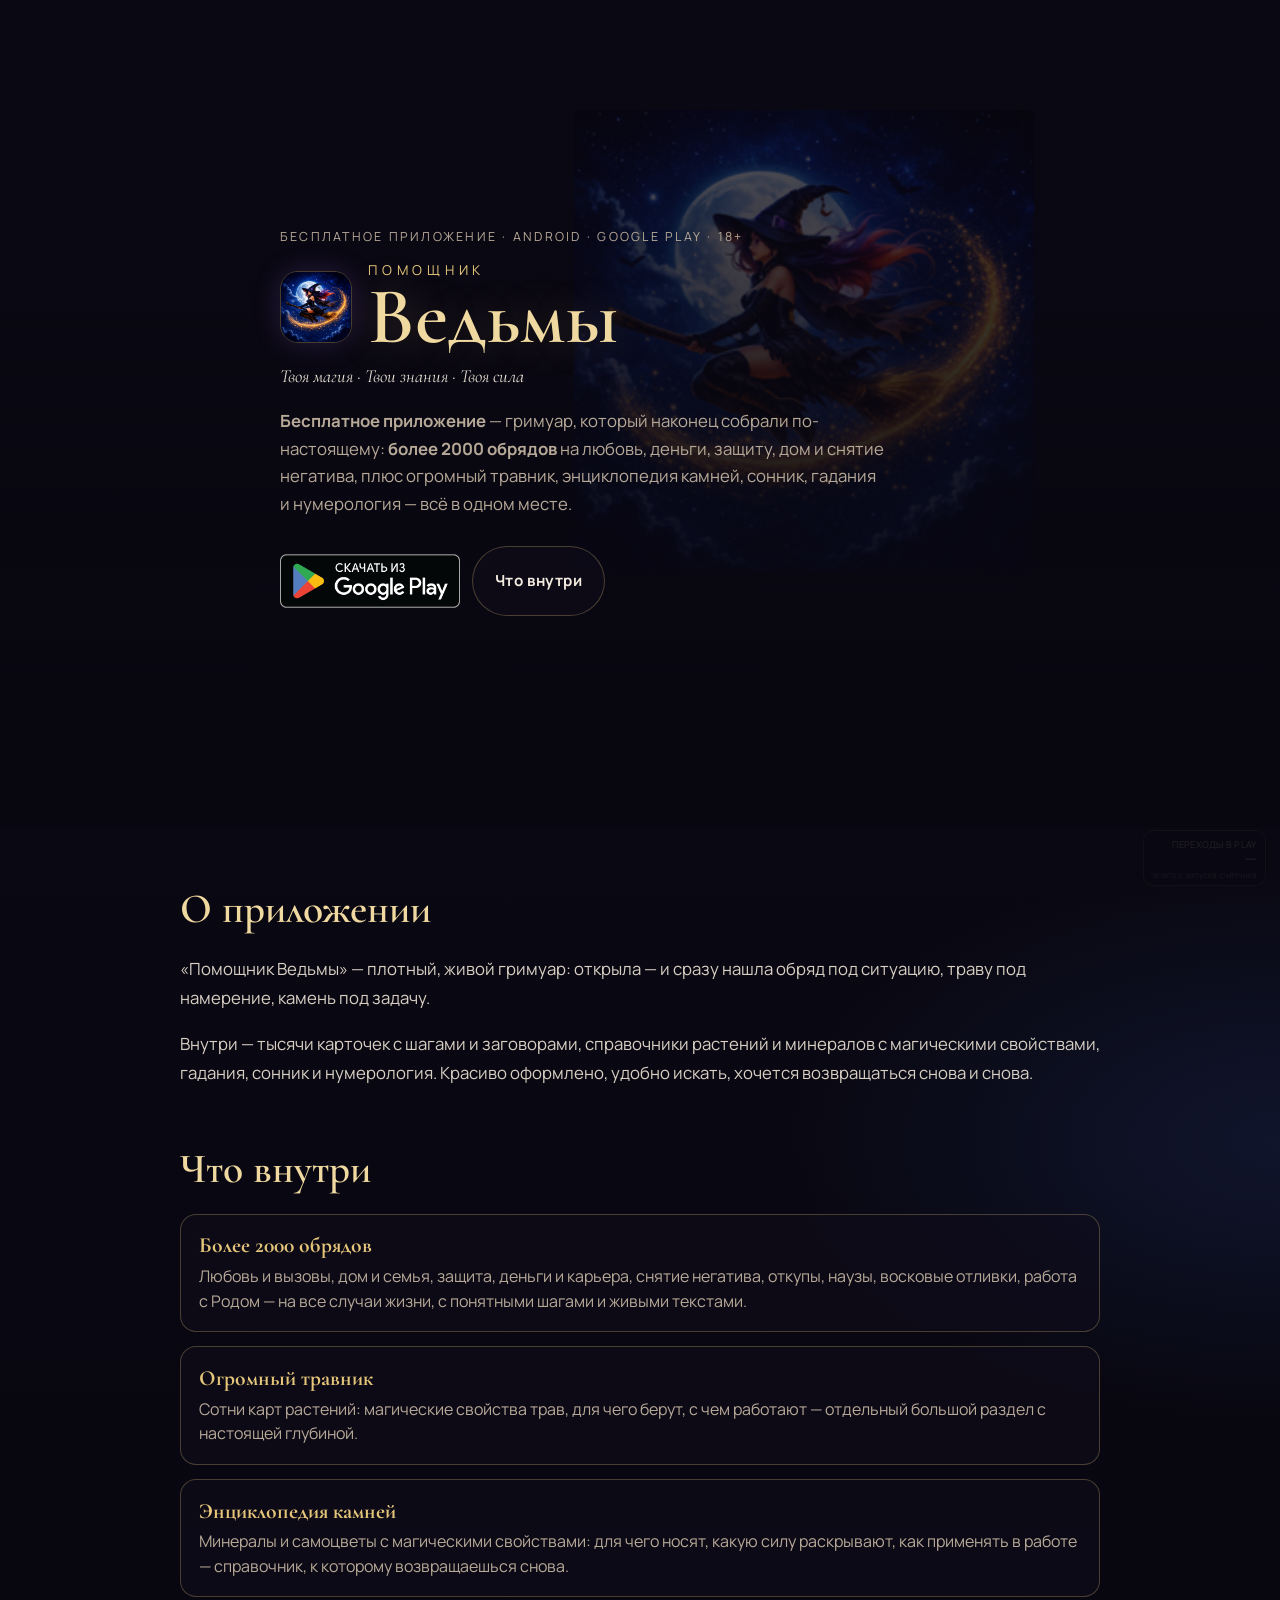
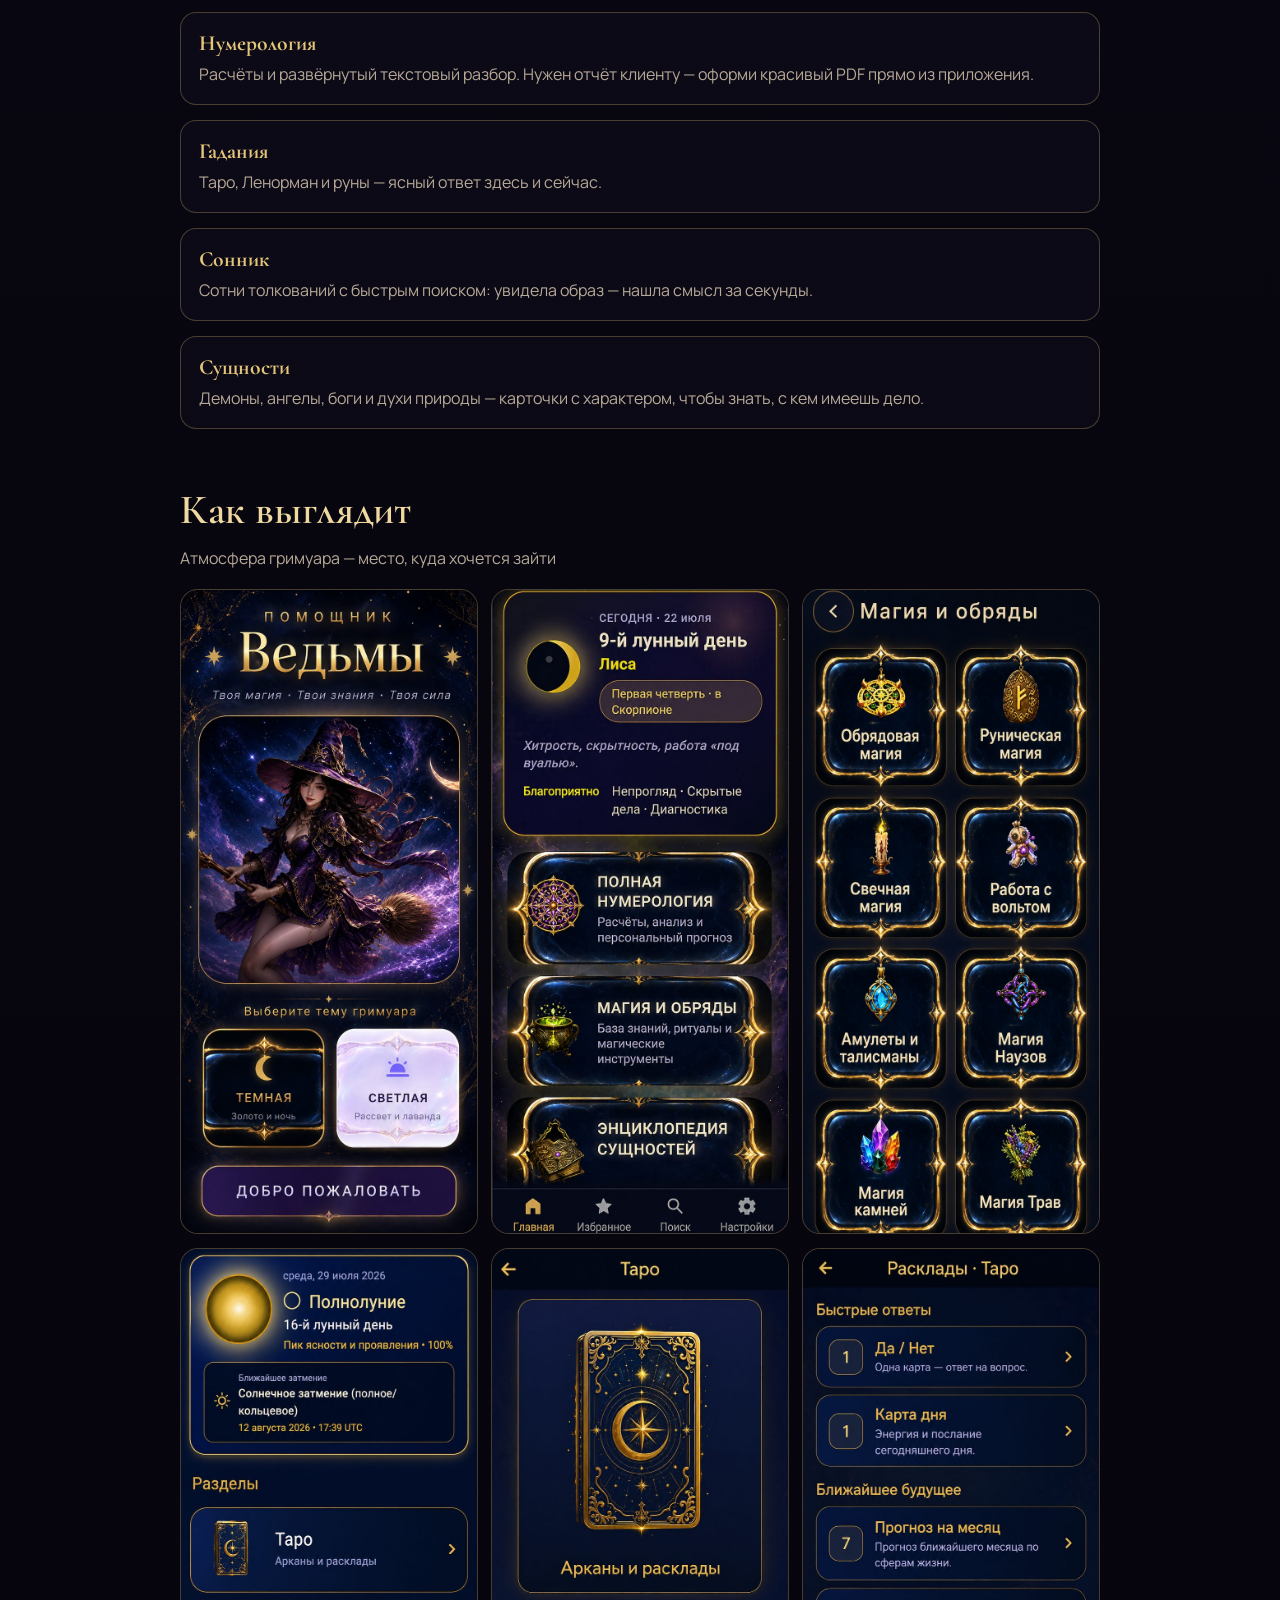
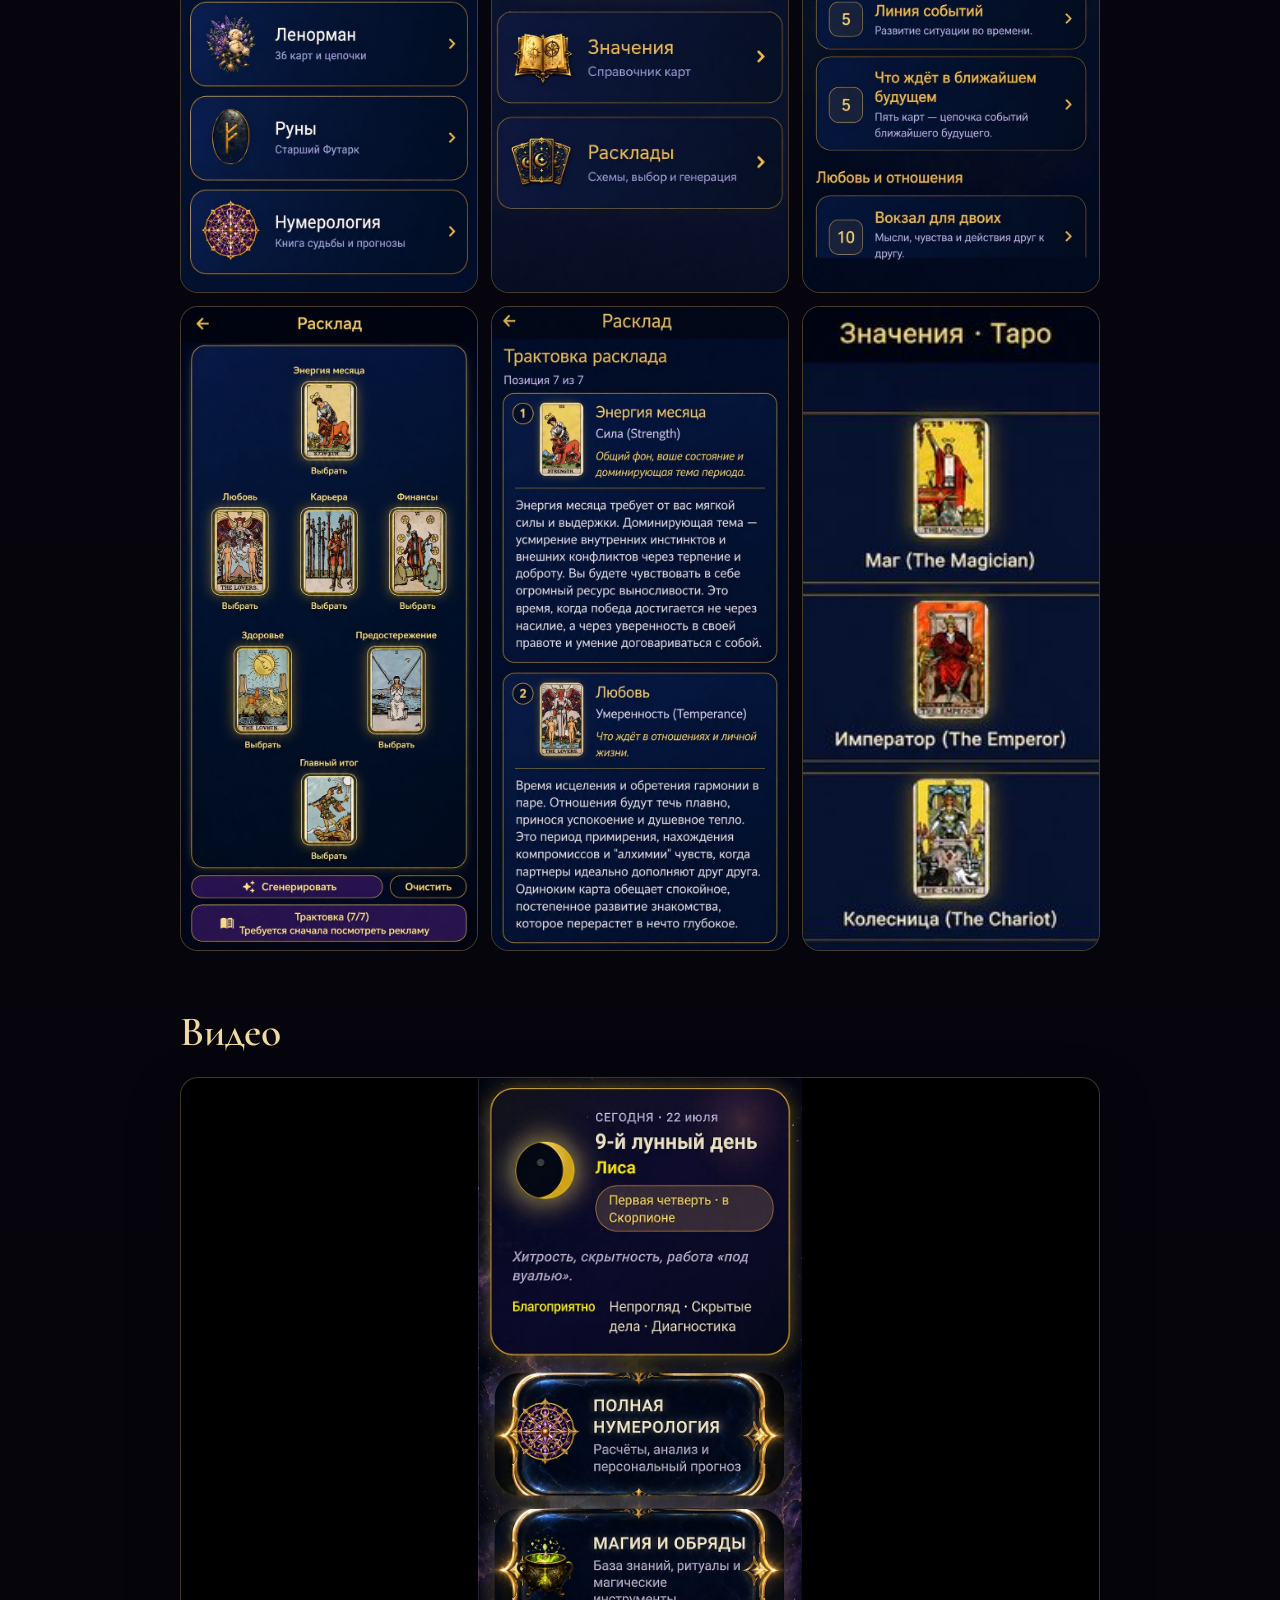
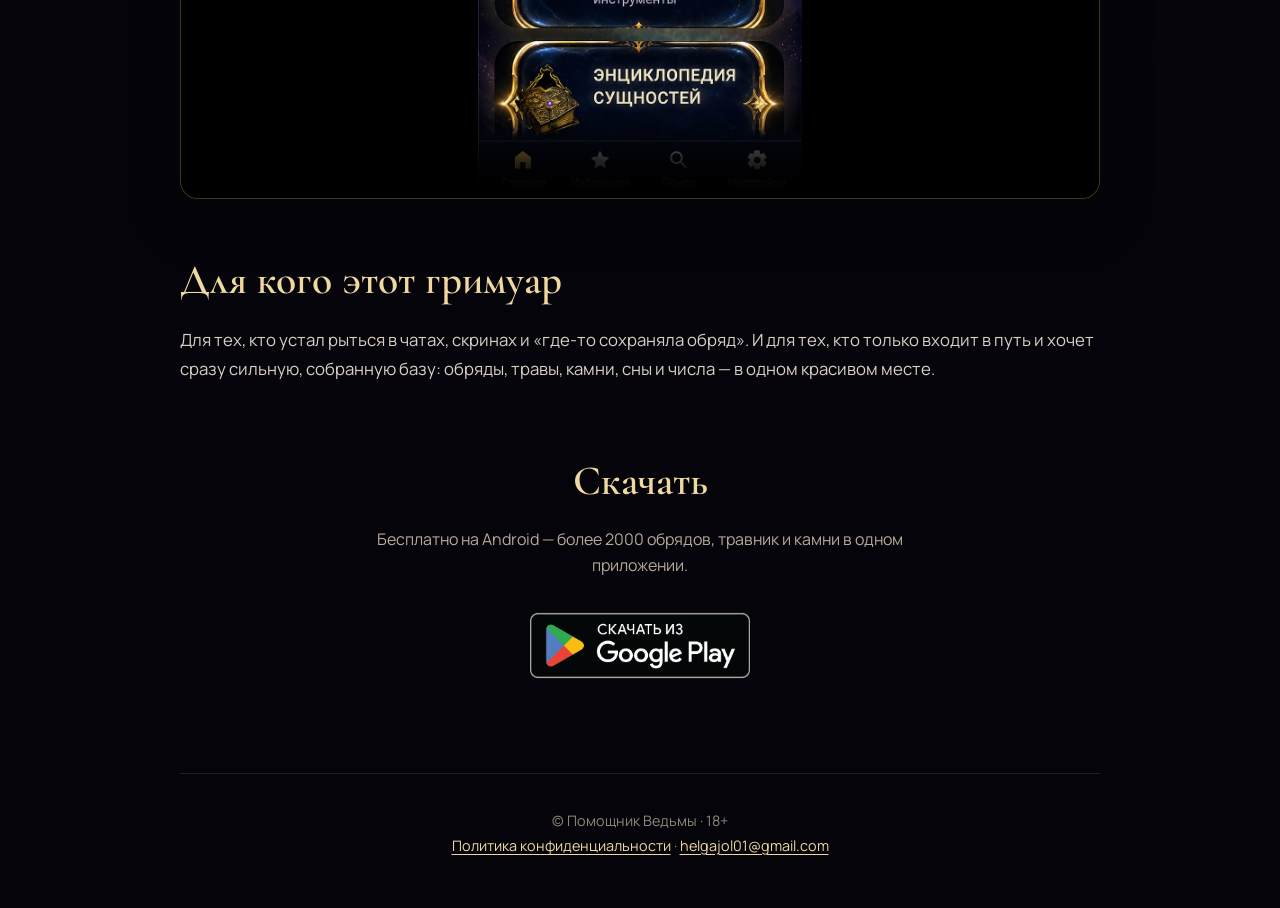
==== index.html @ b3b8fe31 "Use official Google Play badge on landing CTAs. Co-authored-by: Cursor <cursoragent@cursor.com>" ====
<!DOCTYPE html>
<html lang="ru">
<head>
  <meta charset="UTF-8" />
  <meta name="viewport" content="width=device-width, initial-scale=1" />
  <title>Помощник Ведьмы — более 2000 обрядов, травник, камни, сонник</title>
  <meta name="description" content="Бесплатное приложение «Помощник Ведьмы»: более 2000 обрядов, огромный травник, энциклопедия камней, нумерология, гадания и сонник. Google Play · 18+." />
  <meta property="og:title" content="Помощник Ведьмы" />
  <meta property="og:description" content="Бесплатное приложение: более 2000 обрядов, травник, энциклопедия камней, сонник и гадания." />
  <meta property="og:image" content="assets/icon.png" />
  <meta property="og:type" content="website" />
  <link rel="icon" type="image/png" href="assets/icon.png" />
  <link rel="preconnect" href="https://fonts.googleapis.com" />
  <link rel="preconnect" href="https://fonts.gstatic.com" crossorigin />
  <link href="https://fonts.googleapis.com/css2?family=Cormorant+Garamond:ital,wght@0,500;0,600;0,700;1,500&family=Manrope:wght@400;500;600;700&display=swap" rel="stylesheet" />
  <link rel="stylesheet" href="styles.css" />
</head>
<body>
  <header class="hero">
    <div class="hero__veil"></div>
    <div class="hero__inner">
      <p class="eyebrow">Бесплатное приложение · Android · Google Play · 18+</p>
      <div class="brand">
        <img class="brand__icon" src="assets/icon.png" width="88" height="88" alt="Иконка приложения Помощник Ведьмы" />
        <div>
          <p class="brand__small">ПОМОЩНИК</p>
          <h1>Ведьмы</h1>
        </div>
      </div>
      <p class="tagline">Твоя магия · Твои знания · Твоя сила</p>
      <p class="lead">
        <strong>Бесплатное приложение</strong> — гримуар, который наконец собрали
        по-настоящему: <strong>более 2000&nbsp;обрядов</strong> на любовь, деньги,
        защиту, дом и снятие негатива, плюс огромный травник, энциклопедия камней,
        сонник, гадания и нумерология — всё в одном месте.
      </p>
      <div class="cta-row">
        <a
          class="btn-play js-play-hit"
          href="https://play.google.com/store/apps/details?id=ru.witchhelper.app"
          rel="noopener noreferrer"
          target="_blank"
        >
          <img
            class="btn-play__badge"
            src="assets/google-play-badge.png"
            alt="Доступно в Google Play"
            width="180"
            height="70"
          />
        </a>
        <a class="btn btn--ghost" href="#about">Что внутри</a>
      </div>
    </div>
  </header>

  <main>
    <section id="about" class="section">
      <h2>О приложении</h2>
      <div class="prose">
        <p>
          «Помощник Ведьмы» — плотный, живой гримуар: открыла — и сразу нашла
          обряд под ситуацию, траву под намерение, камень под задачу.
        </p>
        <p>
          Внутри — тысячи карточек с шагами и заговорами, справочники растений
          и минералов с магическими свойствами, гадания, сонник и нумерология.
          Красиво оформлено, удобно искать, хочется возвращаться снова и снова.
        </p>
      </div>
    </section>

    <section class="section section--tight">
      <h2>Что внутри</h2>
      <ul class="features">
        <li>
          <strong>Более 2000 обрядов</strong>
          <span>Любовь и вызовы, дом и семья, защита, деньги и карьера, снятие негатива, откупы, наузы, восковые отливки, работа с Родом — на все случаи жизни, с понятными шагами и живыми текстами.</span>
        </li>
        <li>
          <strong>Огромный травник</strong>
          <span>Сотни карт растений: магические свойства трав, для чего берут, с чем работают — отдельный большой раздел с настоящей глубиной.</span>
        </li>
        <li>
          <strong>Энциклопедия камней</strong>
          <span>Минералы и самоцветы с магическими свойствами: для чего носят, какую силу раскрывают, как применять в работе — справочник, к которому возвращаешься снова.</span>
        </li>
        <li>
          <strong>Нумерология</strong>
          <span>Расчёты и развёрнутый текстовый разбор. Нужен отчёт клиенту — оформи красивый PDF прямо из приложения.</span>
        </li>
        <li>
          <strong>Гадания</strong>
          <span>Таро, Ленорман и руны — ясный ответ здесь и сейчас.</span>
        </li>
        <li>
          <strong>Сонник</strong>
          <span>Сотни толкований с быстрым поиском: увидела образ — нашла смысл за секунды.</span>
        </li>
        <li>
          <strong>Сущности</strong>
          <span>Демоны, ангелы, боги и духи природы — карточки с характером, чтобы знать, с кем имеешь дело.</span>
        </li>
      </ul>
    </section>

    <section class="section">
      <h2>Как выглядит</h2>
      <p class="section__hint">Атмосфера гримуара — место, куда хочется зайти</p>
      <div class="shots" aria-label="Скриншоты">
        <img src="assets/screen_1.jpg" alt="Экран выбора темы гримуара" loading="lazy" />
        <img src="assets/screen_2.jpg" alt="Главное меню приложения" loading="lazy" />
        <img src="assets/screen_3.jpg" alt="Раздел нумерологии" loading="lazy" />
        <img src="assets/screen_4.jpg" alt="Раздел магии и обрядов" loading="lazy" />
        <img src="assets/screen_5.jpg" alt="Гадания" loading="lazy" />
        <img src="assets/screen_6.jpg" alt="Сонник" loading="lazy" />
        <img src="assets/screen_7.jpg" alt="Раздел сущностей" loading="lazy" />
        <img src="assets/screen_8.jpg" alt="Карточка обряда" loading="lazy" />
        <img src="assets/screen_9.jpg" alt="Дополнительный экран приложения" loading="lazy" />
      </div>
    </section>

    <section class="section">
      <h2>Видео</h2>
      <div class="video-wrap">
        <video controls playsinline preload="metadata" poster="assets/screen_2.jpg">
          <source src="assets/promo.mp4" type="video/mp4" />
          Ваш браузер не воспроизводит видео.
        </video>
      </div>
    </section>

    <section class="section">
      <h2>Для кого этот гримуар</h2>
      <div class="prose">
        <p>
          Для тех, кто устал рыться в чатах, скринах и «где-то сохраняла обряд».
          И для тех, кто только входит в путь и хочет сразу сильную, собранную
          базу: обряды, травы, камни, сны и числа — в одном красивом месте.
        </p>
      </div>
    </section>

    <section id="download" class="section download">
      <h2>Скачать</h2>
      <p class="download__text">
        Бесплатно на Android — более 2000 обрядов, травник и камни в одном приложении.
      </p>
      <a
        id="play-store-link"
        class="btn-play btn-play--lg js-play-hit"
        href="https://play.google.com/store/apps/details?id=ru.witchhelper.app"
        rel="noopener noreferrer"
        target="_blank"
      >
        <img
          class="btn-play__badge"
          src="assets/google-play-badge.png"
          alt="Доступно в Google Play"
          width="220"
          height="85"
        />
      </a>
    </section>
  </main>

  <footer class="footer">
    <p>© Помощник Ведьмы · 18+</p>
    <p>
      <a href="https://docs.google.com/document/d/1NkcJ-3PF3eeLgOqQGhGeEhOhobeM3yq1e_YCZ3eQYtI/edit?usp=sharing" target="_blank" rel="noopener noreferrer">Политика конфиденциальности</a>
      ·
      <a href="mailto:helgajol01@gmail.com">helgajol01@gmail.com</a>
    </p>
  </footer>

  <aside id="play-stats-badge" class="play-stats" aria-live="polite">
    <span class="play-stats__label">Переходы в Play</span>
    <strong class="play-stats__value" id="play-stats-value">…</strong>
    <span class="play-stats__hint">всего с запуска счётчика</span>
  </aside>

  <script src="play-click-counter.js" defer></script>
</body>
</html>
---- styles.css ----
:root {
  --bg: #07060f;
  --bg-2: #120e1c;
  --ink: #f3ebe0;
  --muted: #b7a998;
  --gold: #e4c57a;
  --gold-2: #f0d9a0;
  --line: rgba(228, 197, 122, 0.28);
  --glow: rgba(180, 120, 255, 0.18);
  --font-display: "Cormorant Garamond", Georgia, serif;
  --font-body: "Manrope", system-ui, sans-serif;
}

*,
*::before,
*::after {
  box-sizing: border-box;
}

html {
  scroll-behavior: smooth;
}

body {
  margin: 0;
  color: var(--ink);
  font-family: var(--font-body);
  background:
    radial-gradient(1200px 700px at 50% -10%, rgba(92, 48, 140, 0.35), transparent 60%),
    radial-gradient(900px 500px at 100% 20%, rgba(40, 70, 140, 0.22), transparent 55%),
    linear-gradient(180deg, #0b0914 0%, var(--bg) 40%, #05040a 100%);
  min-height: 100vh;
}

img,
video {
  max-width: 100%;
  display: block;
}

a {
  color: var(--gold-2);
  text-decoration-thickness: 1px;
  text-underline-offset: 0.2em;
}

.hero {
  position: relative;
  min-height: 92vh;
  display: grid;
  place-items: end stretch;
  padding: 2.5rem 1.25rem 3rem;
  overflow: hidden;
}

.hero__veil {
  position: absolute;
  inset: 0;
  background:
    linear-gradient(180deg, rgba(7, 6, 15, 0.15) 0%, rgba(7, 6, 15, 0.72) 55%, rgba(7, 6, 15, 0.96) 100%),
    url("assets/icon.png") center 18% / min(72vw, 420px) no-repeat;
  opacity: 0.55;
  filter: saturate(1.05);
  pointer-events: none;
}

.hero__inner {
  position: relative;
  z-index: 1;
  width: min(720px, 100%);
  margin: 0 auto;
}

.eyebrow {
  margin: 0 0 1rem;
  font-size: 0.78rem;
  letter-spacing: 0.18em;
  text-transform: uppercase;
  color: var(--muted);
}

.brand {
  display: flex;
  align-items: center;
  gap: 1rem;
  margin-bottom: 0.75rem;
}

.brand__icon {
  width: 72px;
  height: 72px;
  border-radius: 18px;
  border: 1px solid var(--line);
  box-shadow: 0 0 28px var(--glow);
}

.brand__small {
  margin: 0;
  font-size: 0.85rem;
  letter-spacing: 0.35em;
  color: var(--gold);
}

.brand h1 {
  margin: 0.1rem 0 0;
  font-family: var(--font-display);
  font-weight: 600;
  font-size: clamp(3rem, 12vw, 5rem);
  line-height: 0.9;
  color: var(--gold-2);
  text-shadow: 0 0 40px rgba(228, 197, 122, 0.25);
}

.tagline {
  margin: 0 0 1.25rem;
  font-family: var(--font-display);
  font-style: italic;
  font-size: 1.15rem;
  color: #e8e0d4;
}

.lead {
  margin: 0 0 1.75rem;
  max-width: 38rem;
  font-size: 1.05rem;
  line-height: 1.65;
  color: var(--muted);
}

.cta-row {
  display: flex;
  flex-wrap: wrap;
  gap: 0.75rem;
}

.btn {
  display: inline-flex;
  align-items: center;
  justify-content: center;
  min-height: 48px;
  padding: 0.85rem 1.35rem;
  border-radius: 999px;
  border: 1px solid var(--line);
  font-weight: 700;
  font-size: 0.95rem;
  letter-spacing: 0.04em;
  text-decoration: none;
  transition: transform 0.15s ease, background 0.15s ease, box-shadow 0.15s ease;
}

.btn:hover {
  transform: translateY(-1px);
}

.btn--ghost {
  color: var(--ink);
  background: rgba(18, 14, 28, 0.55);
}

.btn--lg {
  min-height: 56px;
  padding-inline: 1.8rem;
  font-size: 1.05rem;
}

/* Official Google Play badge (Google branding asset) */
.btn-play {
  display: inline-flex;
  align-items: center;
  line-height: 0;
  text-decoration: none;
  transition: transform 0.15s ease, opacity 0.15s ease;
}

.btn-play:hover {
  transform: translateY(-1px);
  opacity: 0.92;
}

.btn-play__badge {
  width: 180px;
  height: auto;
  display: block;
}

.btn-play--lg .btn-play__badge {
  width: 220px;
}

.section {
  width: min(920px, calc(100% - 2.5rem));
  margin: 0 auto;
  padding: 3.5rem 0 0;
}

.section--tight {
  padding-top: 2.5rem;
}

.section h2 {
  margin: 0 0 1.25rem;
  font-family: var(--font-display);
  font-weight: 600;
  font-size: clamp(1.9rem, 5vw, 2.6rem);
  color: var(--gold-2);
}

.section__hint {
  margin: -0.5rem 0 1.25rem;
  color: var(--muted);
}

.prose p {
  margin: 0 0 1rem;
  line-height: 1.75;
  color: #d8cfc3;
  font-size: 1.05rem;
}

.features {
  list-style: none;
  margin: 0;
  padding: 0;
  display: grid;
  gap: 0.9rem;
}

.features li {
  padding: 1.1rem 1.15rem;
  border: 1px solid var(--line);
  border-radius: 16px;
  background: rgba(18, 14, 28, 0.55);
}

.features strong {
  display: block;
  margin-bottom: 0.35rem;
  font-family: var(--font-display);
  font-size: 1.35rem;
  color: var(--gold);
}

.features span {
  color: var(--muted);
  line-height: 1.55;
}

.shots {
  display: grid;
  grid-template-columns: repeat(auto-fill, minmax(150px, 1fr));
  gap: 0.85rem;
}

.shots img {
  width: 100%;
  border-radius: 18px;
  border: 1px solid var(--line);
  background: #0a0812;
  aspect-ratio: 9 / 19.5;
  object-fit: cover;
}

.video-wrap {
  border-radius: 18px;
  overflow: hidden;
  border: 1px solid var(--line);
  background: #000;
  box-shadow: 0 20px 50px rgba(0, 0, 0, 0.35);
}

.video-wrap video {
  width: 100%;
  max-height: 80vh;
  margin: 0 auto;
}

.download {
  text-align: center;
  padding-bottom: 2rem;
}

.download__text {
  margin: 0 auto 1.5rem;
  max-width: 34rem;
  color: var(--muted);
  line-height: 1.65;
}

.download__text code {
  color: var(--gold-2);
  font-size: 0.92em;
}

.footer {
  width: min(920px, calc(100% - 2.5rem));
  margin: 3rem auto 0;
  padding: 2rem 0 3rem;
  border-top: 1px solid rgba(228, 197, 122, 0.15);
  color: #8f8578;
  font-size: 0.9rem;
  text-align: center;
}

.footer p {
  margin: 0.35rem 0;
}

@media (min-width: 760px) {
  .hero {
    place-items: center;
    padding-top: 4rem;
  }

  .hero__veil {
    background-position: 70% 30%;
    background-size: min(38vw, 460px);
    opacity: 0.42;
  }

  .shots {
    grid-template-columns: repeat(3, 1fr);
  }
}

/* Бейдж счётчика кликов Play — только при ?stats=1 */
.play-stats {
  position: fixed;
  right: 0.85rem;
  bottom: 0.85rem;
  z-index: 40;
  display: flex;
  flex-direction: column;
  align-items: flex-end;
  gap: 0.05rem;
  min-width: 5.5rem;
  padding: 0.4rem 0.55rem 0.35rem;
  border-radius: 10px;
  border: 1px solid rgba(228, 197, 122, 0.14);
  background: rgba(10, 18, 36, 0.28);
  box-shadow: none;
  color: rgba(228, 197, 122, 0.45);
  font-family: var(--font-body);
  pointer-events: none;
  user-select: none;
  opacity: 0.28;
  backdrop-filter: blur(2px);
}

.play-stats[hidden] {
  display: none !important;
}

.play-stats__label {
  font-size: 0.58rem;
  letter-spacing: 0.03em;
  text-transform: uppercase;
  color: rgba(240, 217, 160, 0.42);
}

.play-stats__value {
  font-size: 0.95rem;
  font-weight: 600;
  line-height: 1.1;
  color: rgba(240, 217, 160, 0.5);
  font-variant-numeric: tabular-nums;
}

.play-stats__hint {
  font-size: 0.52rem;
  color: rgba(183, 169, 152, 0.35);
}

.play-stats--error .play-stats__value {
  color: rgba(196, 179, 154, 0.4);
}

@media (max-width: 480px) {
  .play-stats {
    right: 0.5rem;
    bottom: 0.5rem;
    min-width: 4.8rem;
    padding: 0.32rem 0.45rem;
    opacity: 0.22;
  }

  .play-stats__value {
    font-size: 0.85rem;
  }
}
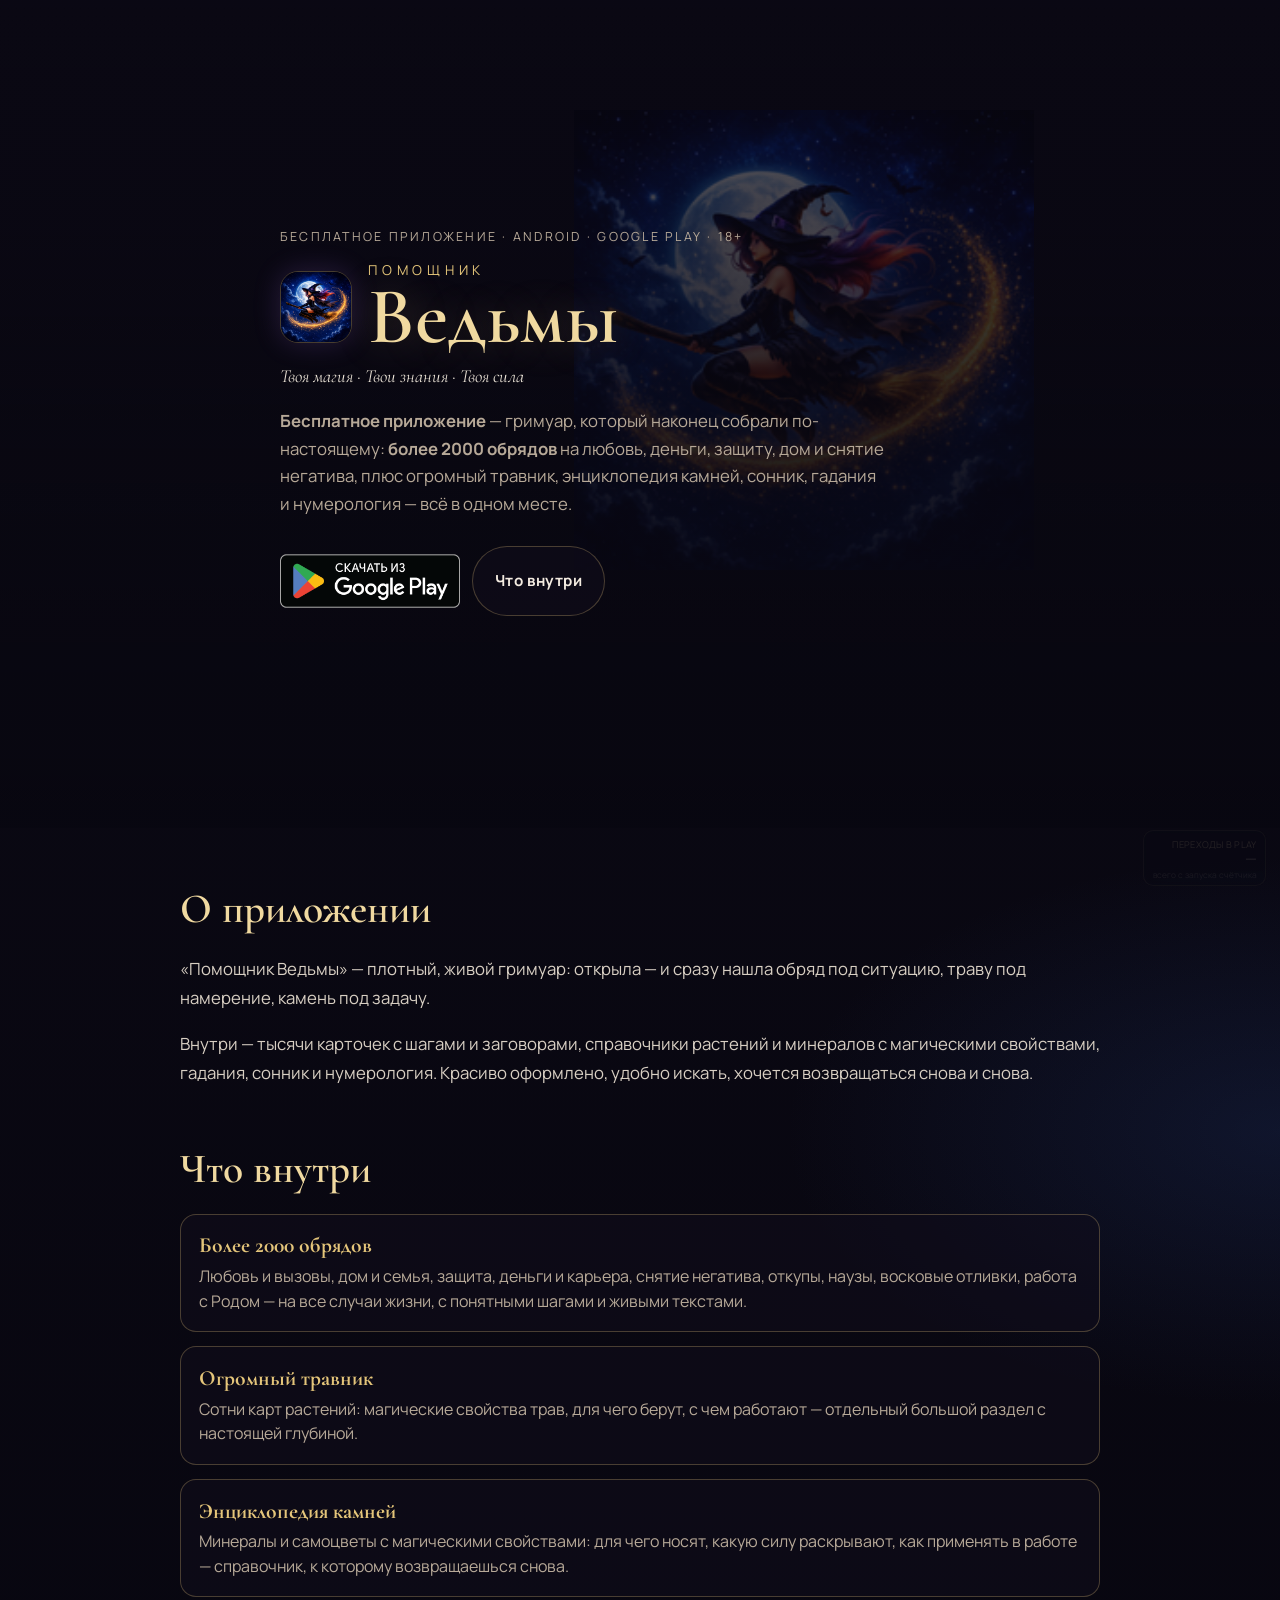
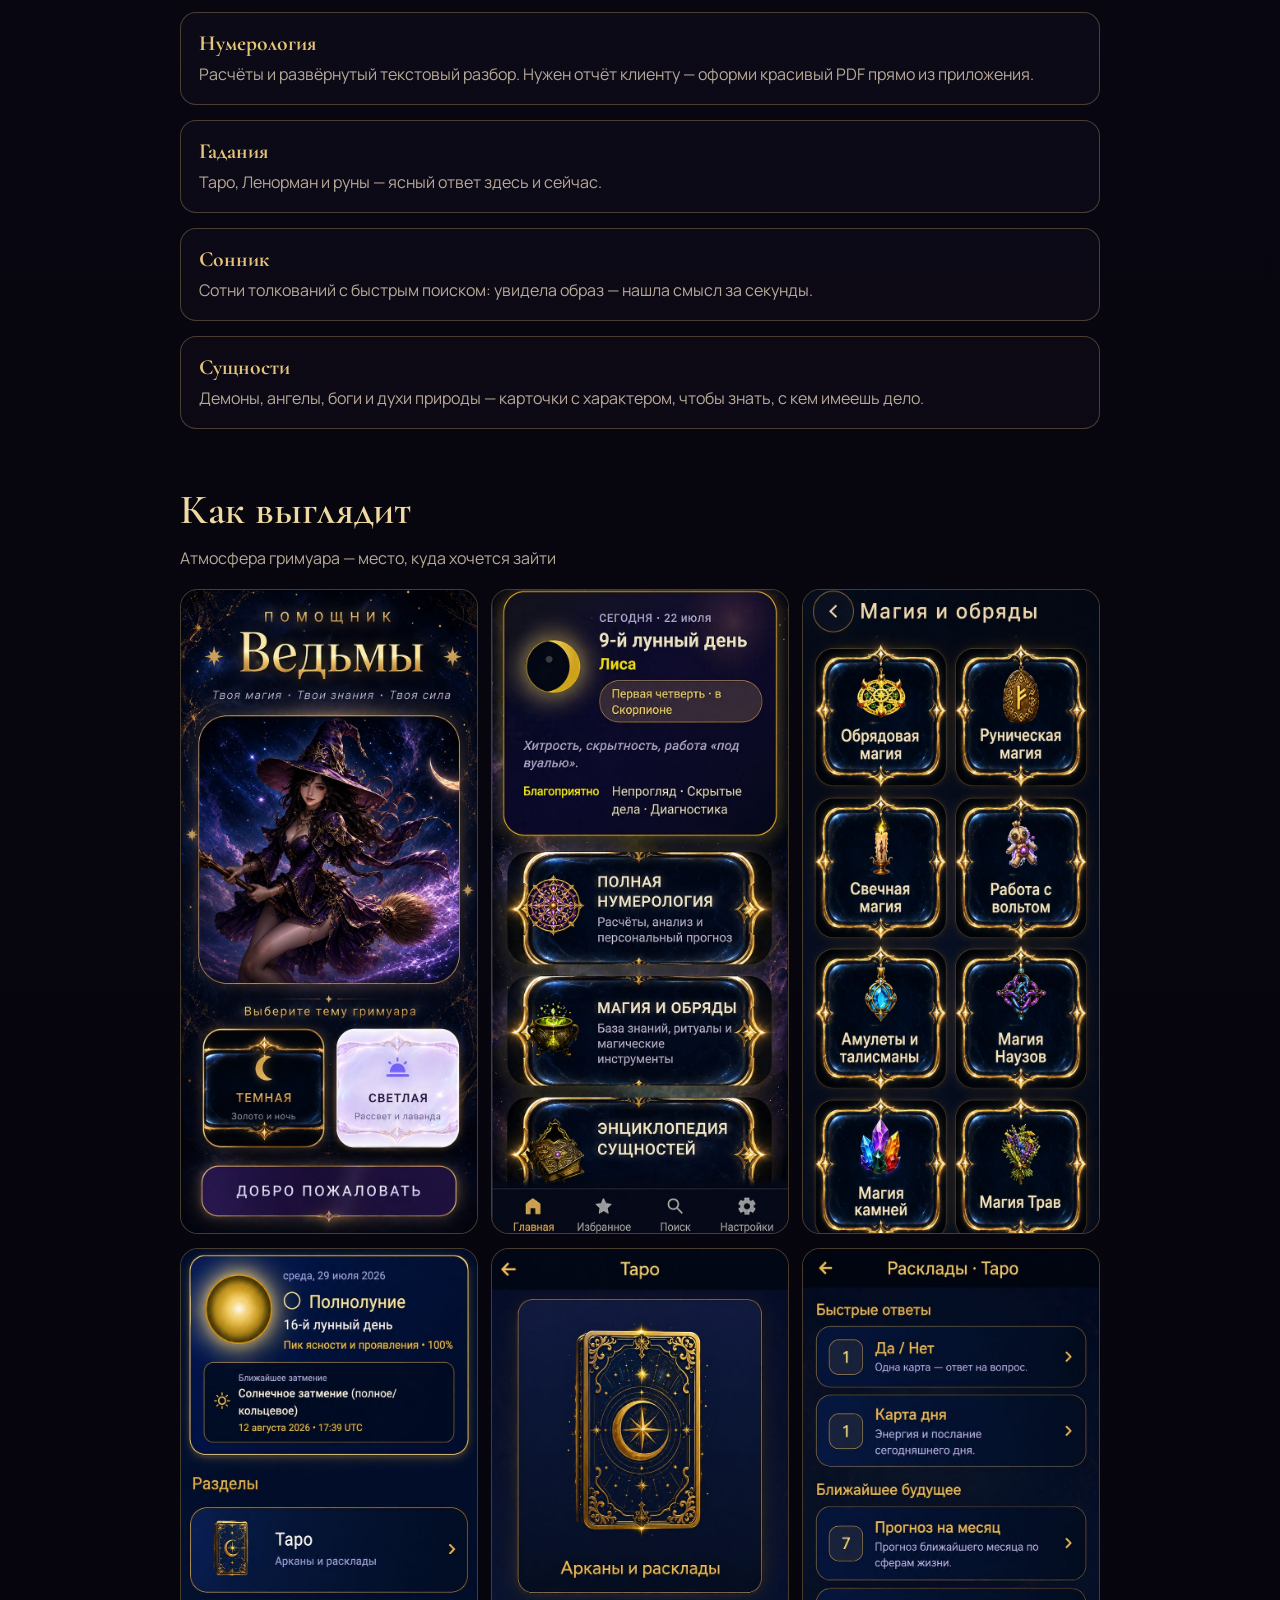
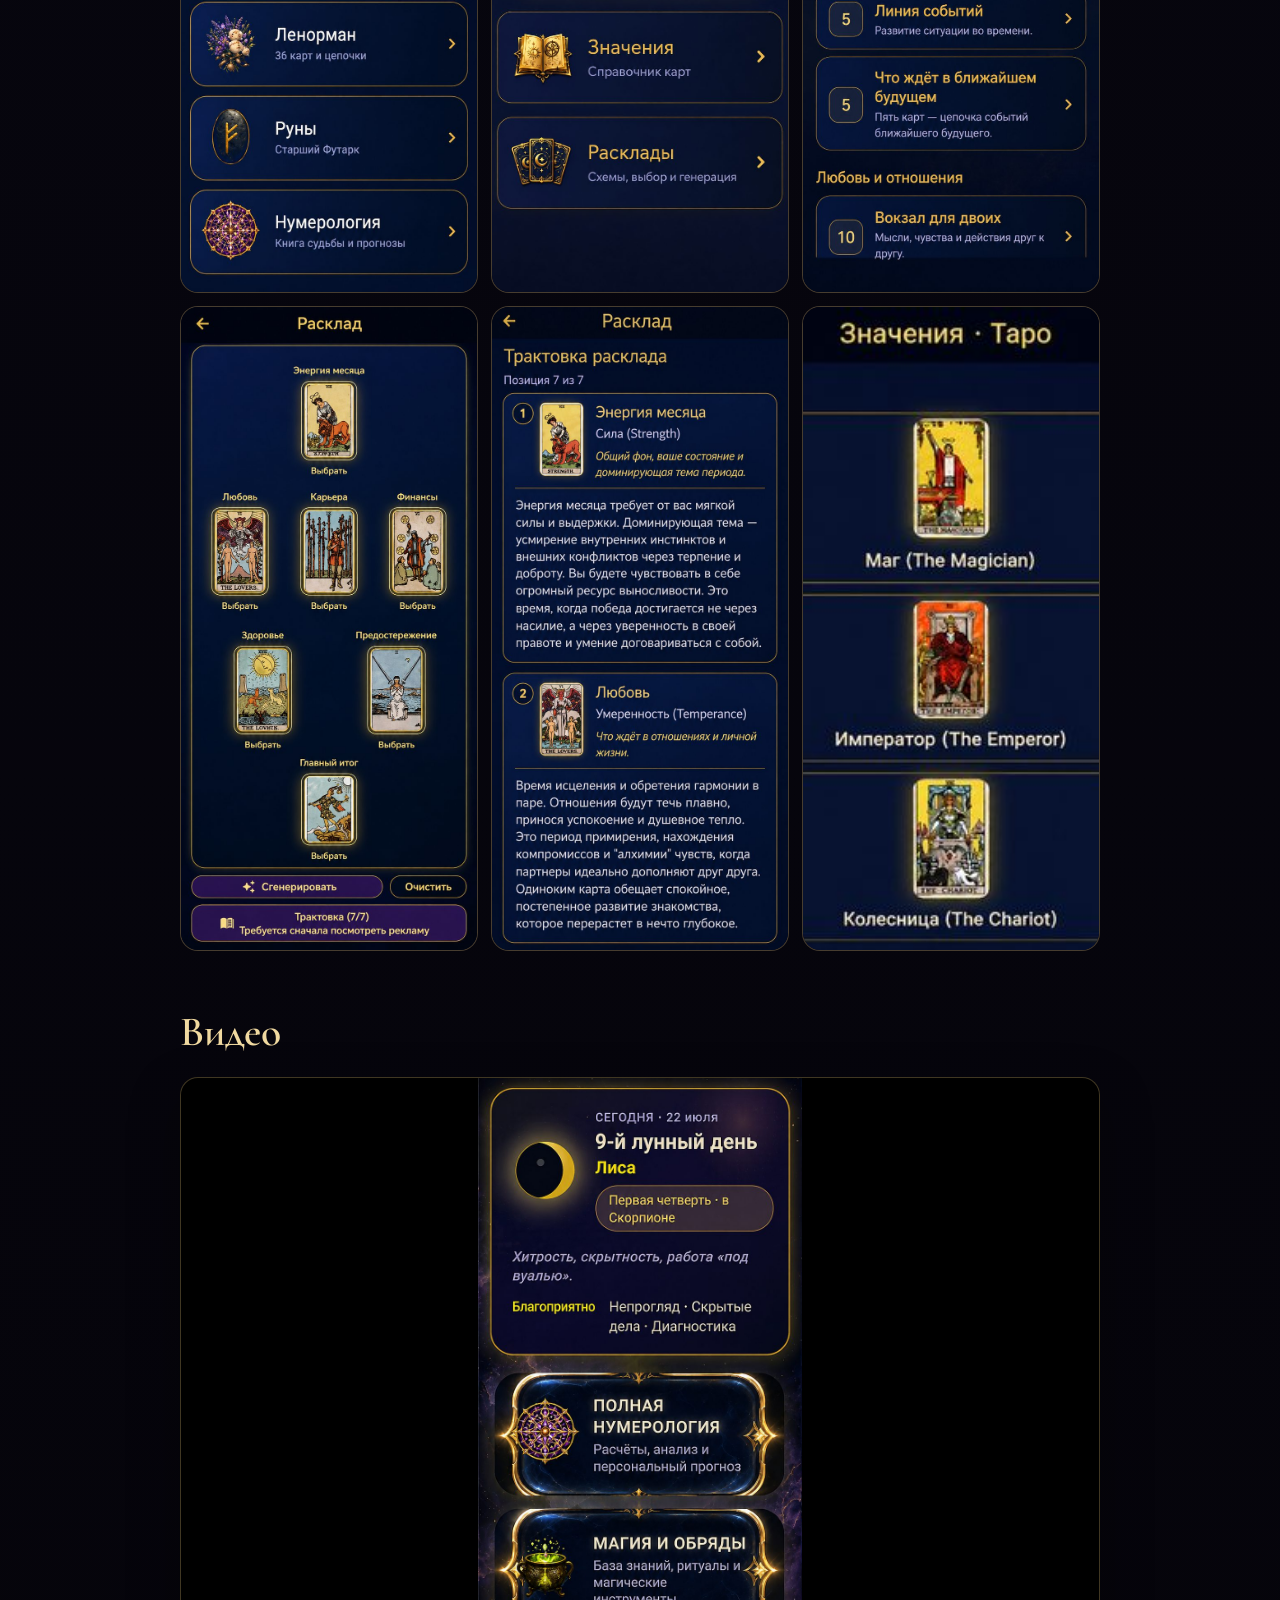
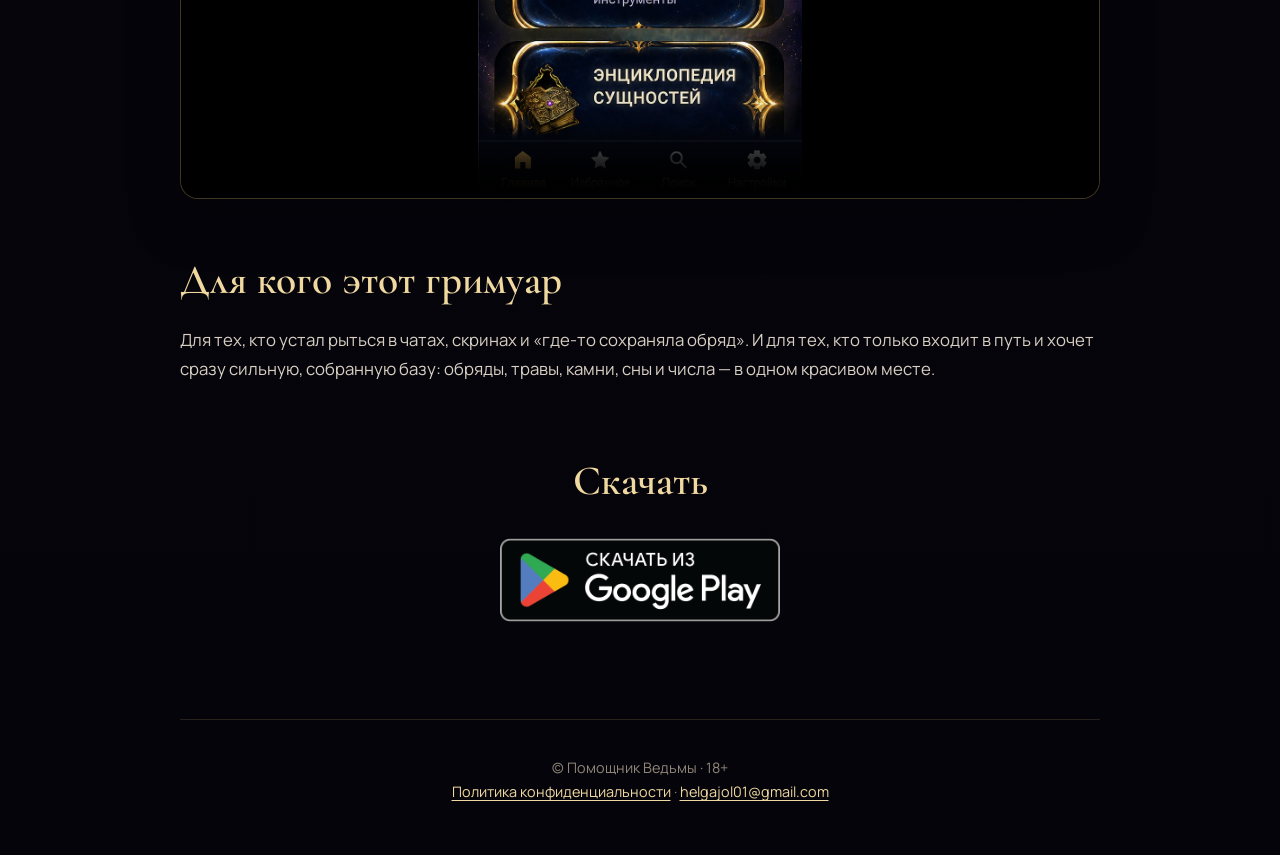
==== commit 297395ea: "Simplify download block to heading and large Play badge. Co-authored-by: Cursor <cursoragent@cursor." ====
--- a/index.html
+++ b/index.html
@@ -143,9 +143,6 @@
 
     <section id="download" class="section download">
       <h2>Скачать</h2>
-      <p class="download__text">
-        Бесплатно на Android — более 2000 обрядов, травник и камни в одном приложении.
-      </p>
       <a
         id="play-store-link"
         class="btn-play btn-play--lg js-play-hit"
@@ -157,8 +154,8 @@
           class="btn-play__badge"
           src="assets/google-play-badge.png"
           alt="Доступно в Google Play"
-          width="220"
-          height="85"
+          width="280"
+          height="109"
         />
       </a>
     </section>
--- a/styles.css
+++ b/styles.css
@@ -184,7 +184,11 @@
 }
 
 .btn-play--lg .btn-play__badge {
-  width: 220px;
+  width: min(280px, 78vw);
+}
+
+.download h2 {
+  margin-bottom: 1.5rem;
 }
 
 .section {
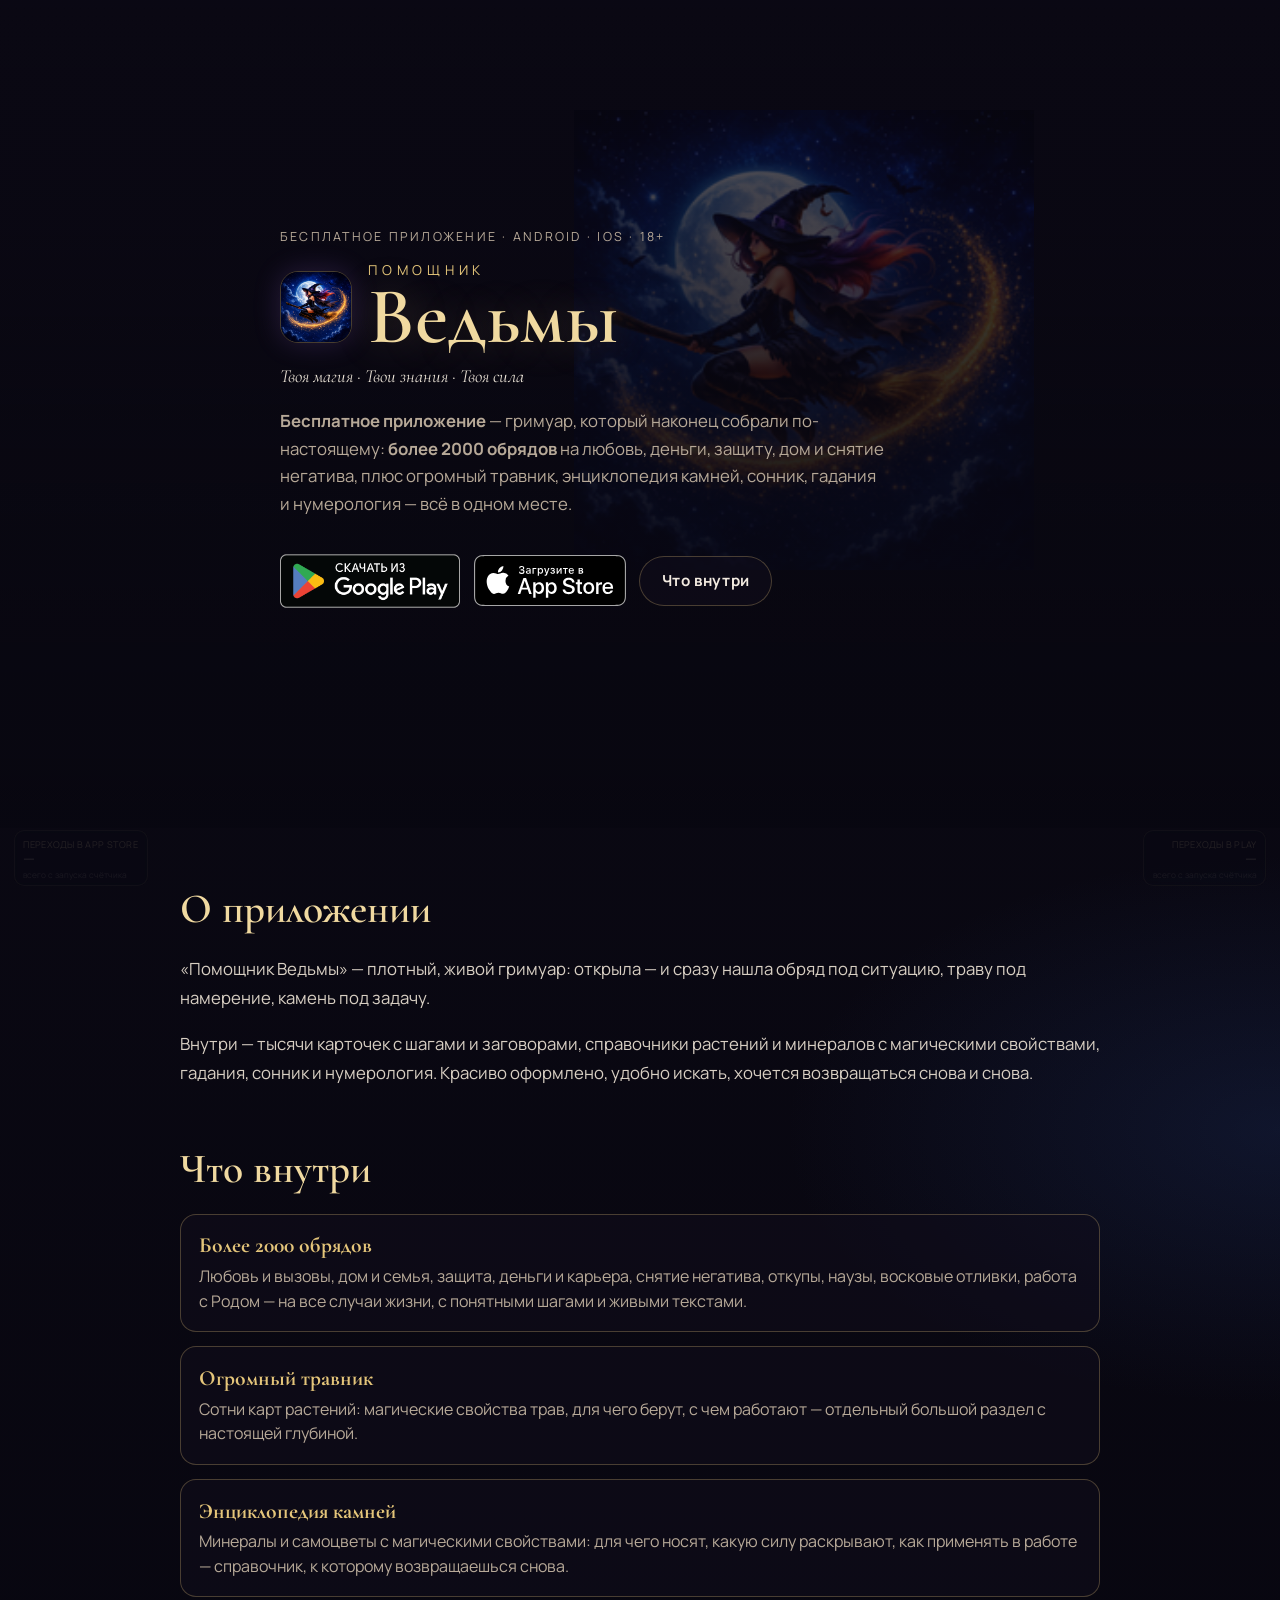
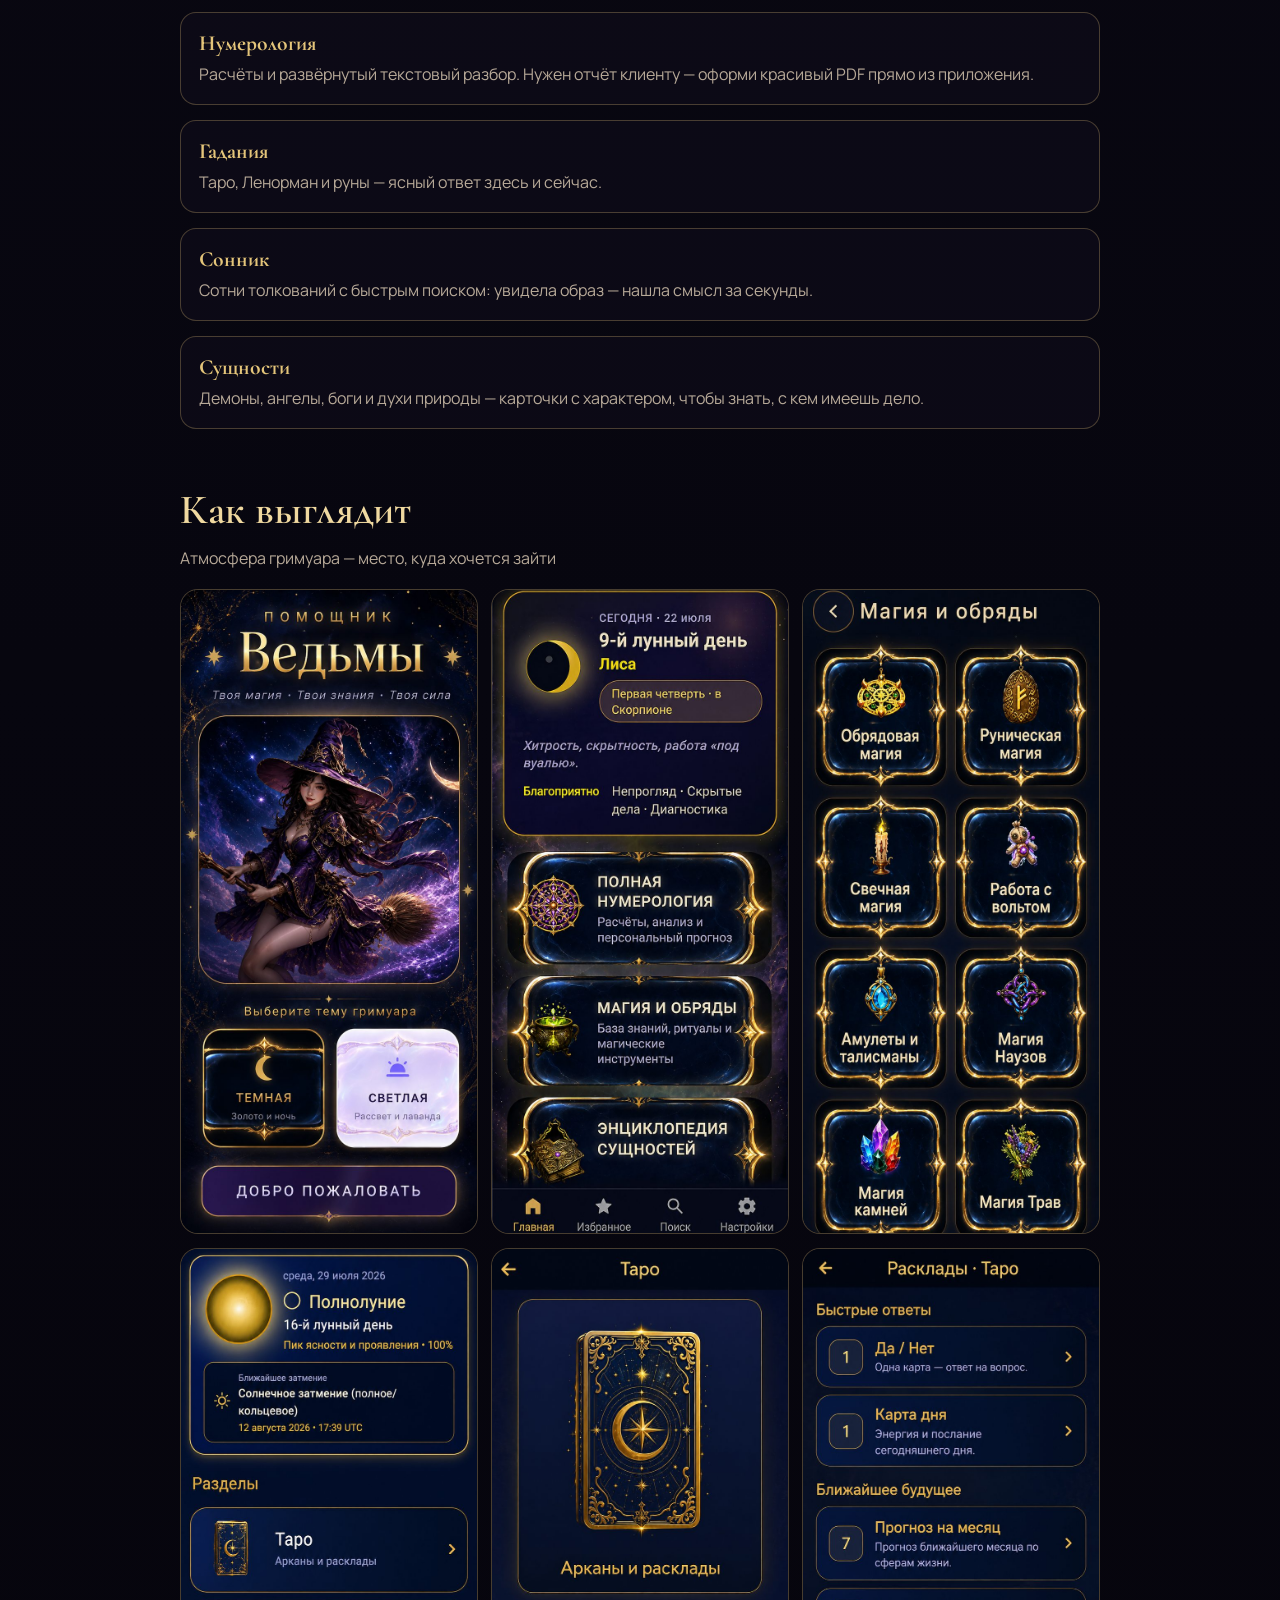
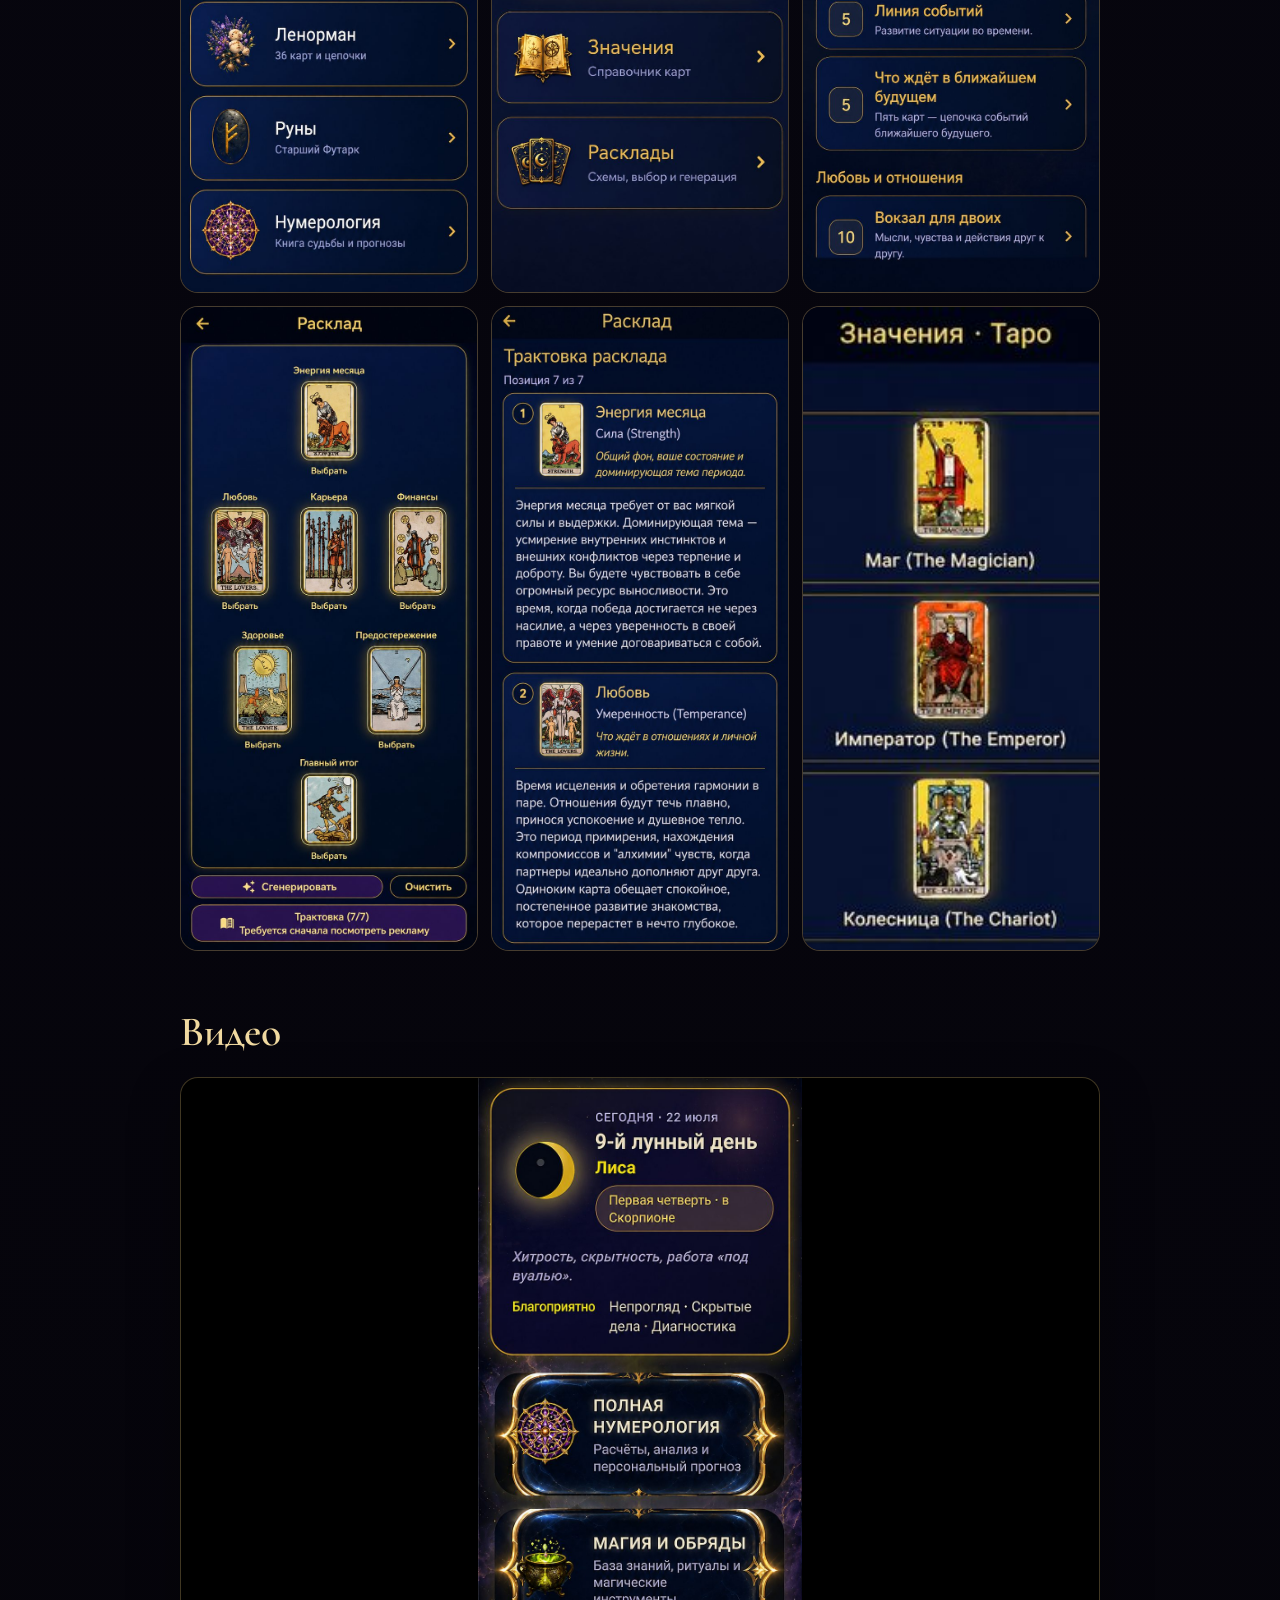
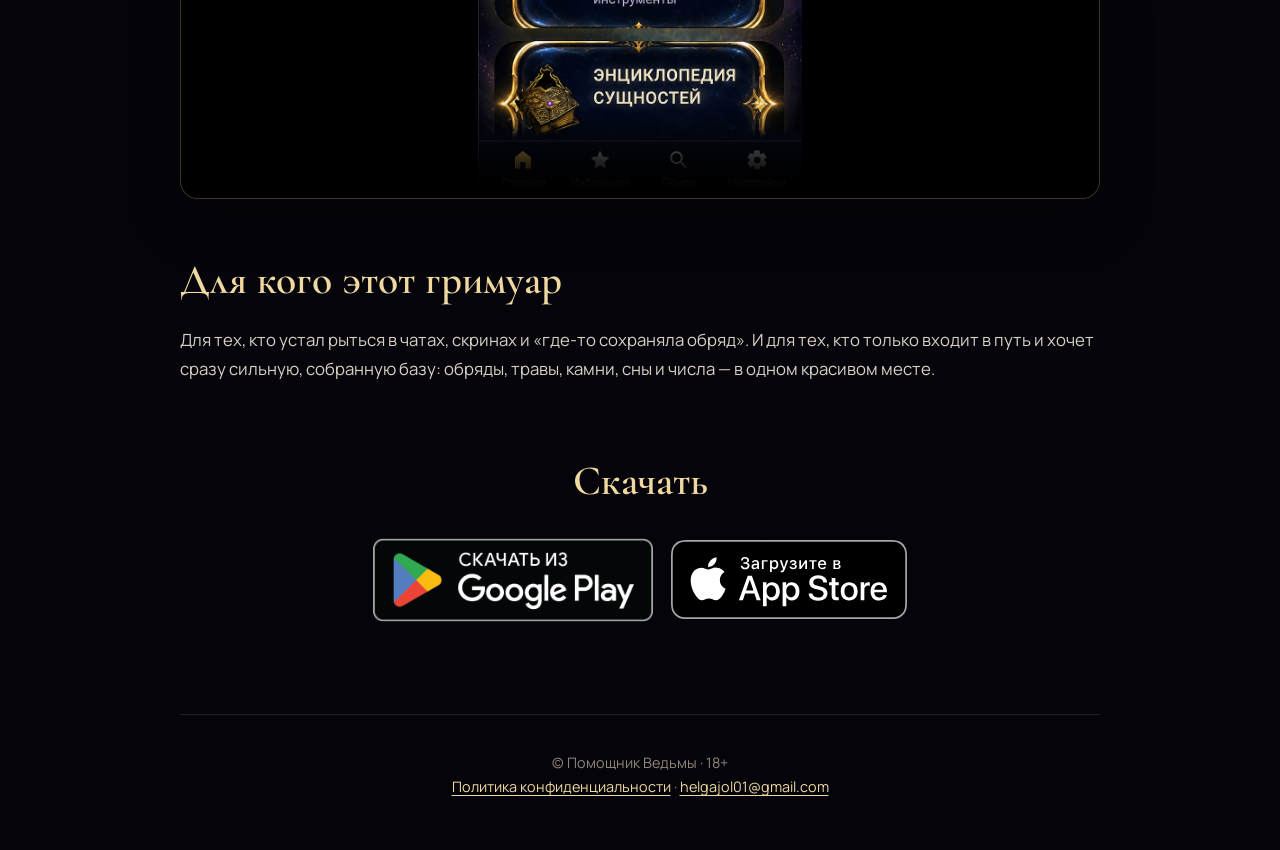
==== commit 3104db4d: "Add App Store badge CTAs and separate App Store click counter." ====
--- a/index.html
+++ b/index.html
@@ -19,7 +19,7 @@
   <header class="hero">
     <div class="hero__veil"></div>
     <div class="hero__inner">
-      <p class="eyebrow">Бесплатное приложение · Android · Google Play · 18+</p>
+      <p class="eyebrow">Бесплатное приложение · Android · iOS · 18+</p>
       <div class="brand">
         <img class="brand__icon" src="assets/icon.png" width="88" height="88" alt="Иконка приложения Помощник Ведьмы" />
         <div>
@@ -34,19 +34,33 @@
         защиту, дом и снятие негатива, плюс огромный травник, энциклопедия камней,
         сонник, гадания и нумерология — всё в одном месте.
       </p>
-      <div class="cta-row">
-        <a
-          class="btn-play js-play-hit"
+      <div class="cta-row cta-row--stores">
+        <a
+          class="btn-store js-play-hit"
           href="https://play.google.com/store/apps/details?id=ru.witchhelper.app"
           rel="noopener noreferrer"
           target="_blank"
         >
           <img
-            class="btn-play__badge"
+            class="btn-store__badge btn-store__badge--play"
             src="assets/google-play-badge.png"
             alt="Доступно в Google Play"
             width="180"
             height="70"
+          />
+        </a>
+        <a
+          class="btn-store js-appstore-hit"
+          href="https://apps.apple.com/us/app/witch-helper/id6828506257"
+          rel="noopener noreferrer"
+          target="_blank"
+        >
+          <img
+            class="btn-store__badge btn-store__badge--apple"
+            src="assets/app-store-badge.svg"
+            alt="Загрузите в App Store"
+            width="168"
+            height="56"
           />
         </a>
         <a class="btn btn--ghost" href="#about">Что внутри</a>
@@ -143,21 +157,38 @@
 
     <section id="download" class="section download">
       <h2>Скачать</h2>
-      <a
-        id="play-store-link"
-        class="btn-play btn-play--lg js-play-hit"
-        href="https://play.google.com/store/apps/details?id=ru.witchhelper.app"
-        rel="noopener noreferrer"
-        target="_blank"
-      >
-        <img
-          class="btn-play__badge"
-          src="assets/google-play-badge.png"
-          alt="Доступно в Google Play"
-          width="280"
-          height="109"
-        />
-      </a>
+      <div class="download__stores">
+        <a
+          id="play-store-link"
+          class="btn-store btn-store--lg js-play-hit"
+          href="https://play.google.com/store/apps/details?id=ru.witchhelper.app"
+          rel="noopener noreferrer"
+          target="_blank"
+        >
+          <img
+            class="btn-store__badge btn-store__badge--play"
+            src="assets/google-play-badge.png"
+            alt="Доступно в Google Play"
+            width="280"
+            height="109"
+          />
+        </a>
+        <a
+          id="app-store-link"
+          class="btn-store btn-store--lg js-appstore-hit"
+          href="https://apps.apple.com/us/app/witch-helper/id6828506257"
+          rel="noopener noreferrer"
+          target="_blank"
+        >
+          <img
+            class="btn-store__badge btn-store__badge--apple"
+            src="assets/app-store-badge.svg"
+            alt="Загрузите в App Store"
+            width="250"
+            height="83"
+          />
+        </a>
+      </div>
     </section>
   </main>
 
@@ -170,10 +201,16 @@
     </p>
   </footer>
 
-  <aside id="play-stats-badge" class="play-stats" aria-live="polite">
-    <span class="play-stats__label">Переходы в Play</span>
-    <strong class="play-stats__value" id="play-stats-value">…</strong>
-    <span class="play-stats__hint">всего с запуска счётчика</span>
+  <aside id="appstore-stats-badge" class="store-stats store-stats--left" aria-live="polite">
+    <span class="store-stats__label">Переходы в App Store</span>
+    <strong class="store-stats__value" id="appstore-stats-value">…</strong>
+    <span class="store-stats__hint">всего с запуска счётчика</span>
+  </aside>
+
+  <aside id="play-stats-badge" class="store-stats store-stats--right" aria-live="polite">
+    <span class="store-stats__label">Переходы в Play</span>
+    <strong class="store-stats__value" id="play-stats-value">…</strong>
+    <span class="store-stats__hint">всего с запуска счётчика</span>
   </aside>
 
   <script src="play-click-counter.js" defer></script>
--- a/styles.css
+++ b/styles.css
@@ -131,6 +131,11 @@
   display: flex;
   flex-wrap: wrap;
   gap: 0.75rem;
+  align-items: center;
+}
+
+.cta-row--stores {
+  gap: 0.55rem 0.85rem;
 }
 
 .btn {
@@ -163,32 +168,52 @@
   font-size: 1.05rem;
 }
 
-/* Official Google Play badge (Google branding asset) */
-.btn-play {
+/* Official store badges */
+.btn-store {
   display: inline-flex;
   align-items: center;
   line-height: 0;
   text-decoration: none;
-  transition: transform 0.15s ease, opacity 0.15s ease;
-}
-
-.btn-play:hover {
+  transition: transform 0.15s ease, opacity 0.15s ease, filter 0.15s ease;
+}
+
+.btn-store:hover {
   transform: translateY(-1px);
   opacity: 0.92;
-}
-
-.btn-play__badge {
+  filter: brightness(1.06);
+}
+
+.btn-store__badge {
+  display: block;
+  height: auto;
+}
+
+.btn-store__badge--play {
   width: 180px;
-  height: auto;
-  display: block;
-}
-
-.btn-play--lg .btn-play__badge {
+}
+
+.btn-store__badge--apple {
+  width: 152px;
+}
+
+.btn-store--lg .btn-store__badge--play {
   width: min(280px, 78vw);
+}
+
+.btn-store--lg .btn-store__badge--apple {
+  width: min(236px, 68vw);
 }
 
 .download h2 {
   margin-bottom: 1.5rem;
+}
+
+.download__stores {
+  display: flex;
+  flex-wrap: wrap;
+  justify-content: center;
+  align-items: center;
+  gap: 0.75rem 1.1rem;
 }
 
 .section {
@@ -326,22 +351,19 @@
   }
 }
 
-/* Бейдж счётчика кликов Play — только при ?stats=1 */
-.play-stats {
+/* Полупрозрачные счётчики кликов Play / App Store */
+.store-stats {
   position: fixed;
-  right: 0.85rem;
   bottom: 0.85rem;
   z-index: 40;
   display: flex;
   flex-direction: column;
-  align-items: flex-end;
   gap: 0.05rem;
   min-width: 5.5rem;
   padding: 0.4rem 0.55rem 0.35rem;
   border-radius: 10px;
   border: 1px solid rgba(228, 197, 122, 0.14);
   background: rgba(10, 18, 36, 0.28);
-  box-shadow: none;
   color: rgba(228, 197, 122, 0.45);
   font-family: var(--font-body);
   pointer-events: none;
@@ -350,18 +372,28 @@
   backdrop-filter: blur(2px);
 }
 
-.play-stats[hidden] {
+.store-stats--right {
+  right: 0.85rem;
+  align-items: flex-end;
+}
+
+.store-stats--left {
+  left: 0.85rem;
+  align-items: flex-start;
+}
+
+.store-stats[hidden] {
   display: none !important;
 }
 
-.play-stats__label {
+.store-stats__label {
   font-size: 0.58rem;
   letter-spacing: 0.03em;
   text-transform: uppercase;
   color: rgba(240, 217, 160, 0.42);
 }
 
-.play-stats__value {
+.store-stats__value {
   font-size: 0.95rem;
   font-weight: 600;
   line-height: 1.1;
@@ -369,25 +401,32 @@
   font-variant-numeric: tabular-nums;
 }
 
-.play-stats__hint {
+.store-stats__hint {
   font-size: 0.52rem;
   color: rgba(183, 169, 152, 0.35);
 }
 
-.play-stats--error .play-stats__value {
+.store-stats--error .store-stats__value {
   color: rgba(196, 179, 154, 0.4);
 }
 
 @media (max-width: 480px) {
-  .play-stats {
-    right: 0.5rem;
+  .store-stats {
     bottom: 0.5rem;
     min-width: 4.8rem;
     padding: 0.32rem 0.45rem;
     opacity: 0.22;
   }
 
-  .play-stats__value {
+  .store-stats--right {
+    right: 0.5rem;
+  }
+
+  .store-stats--left {
+    left: 0.5rem;
+  }
+
+  .store-stats__value {
     font-size: 0.85rem;
   }
 }
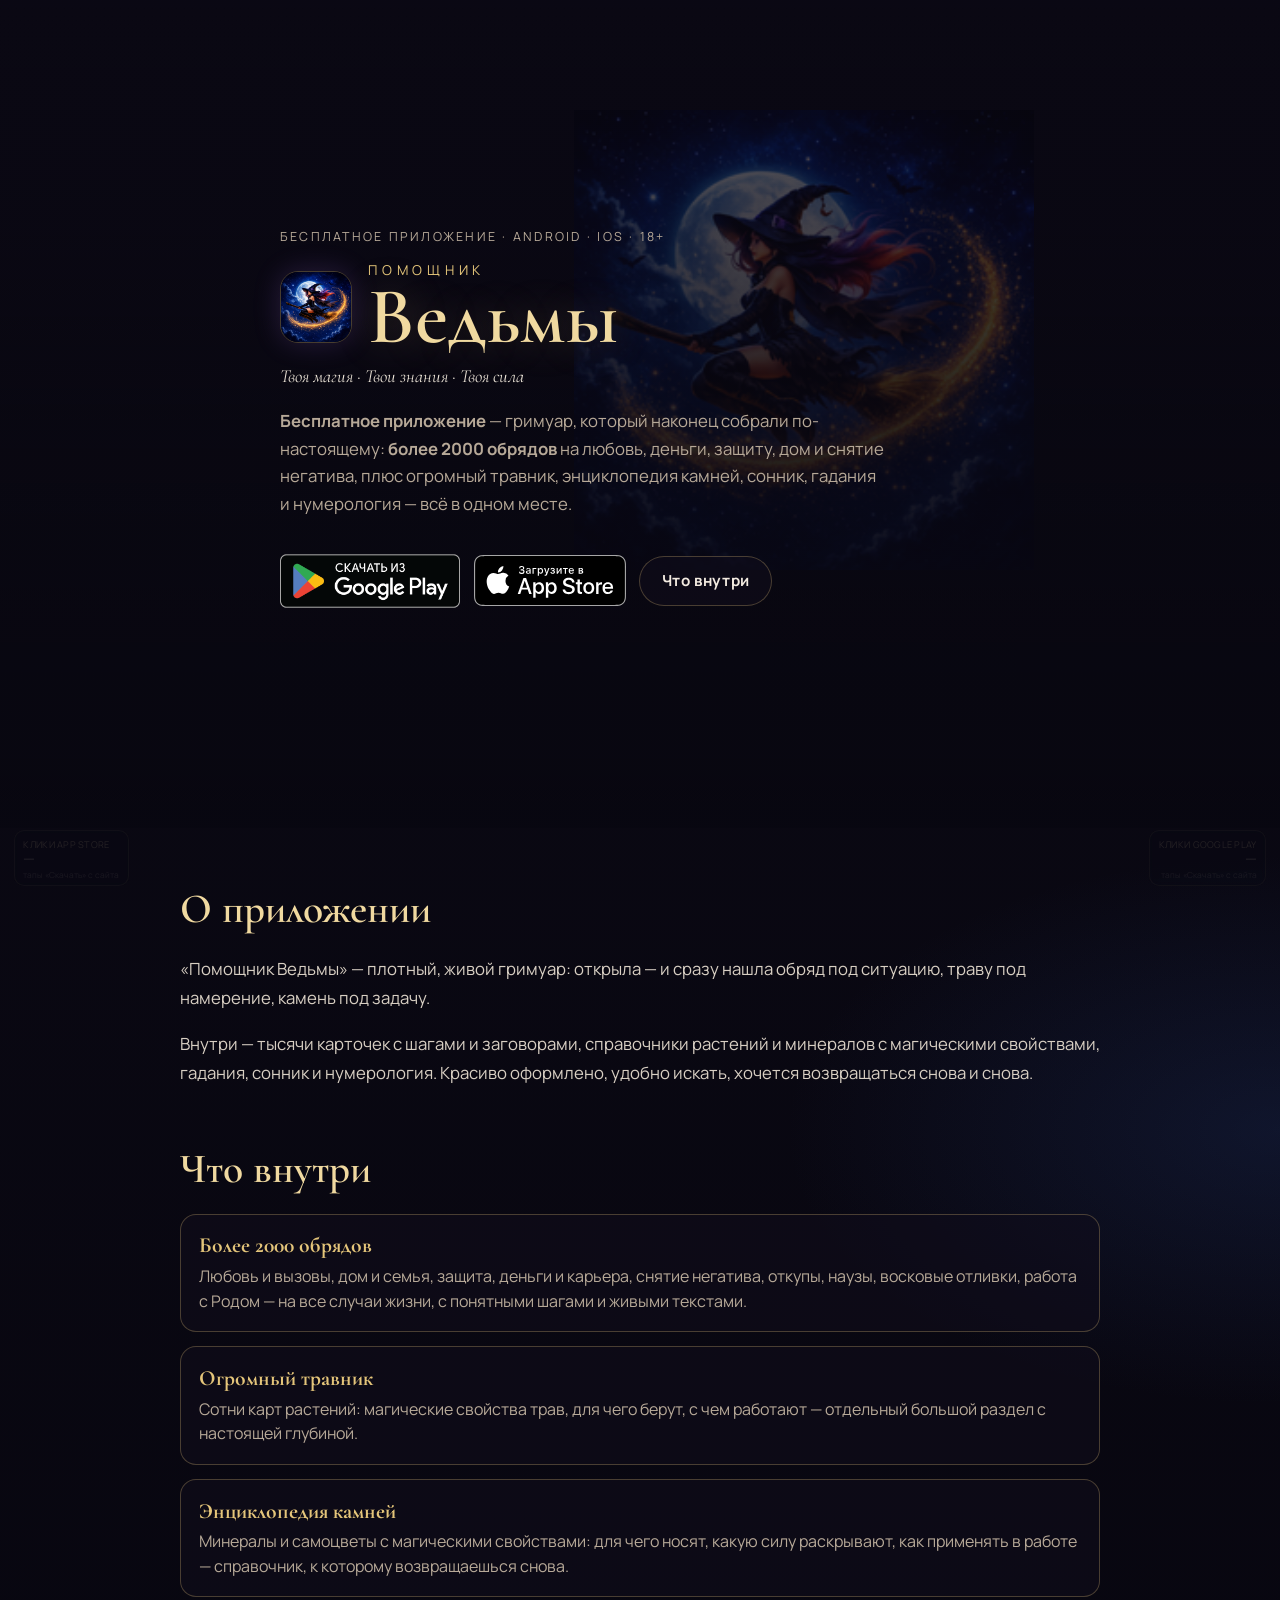
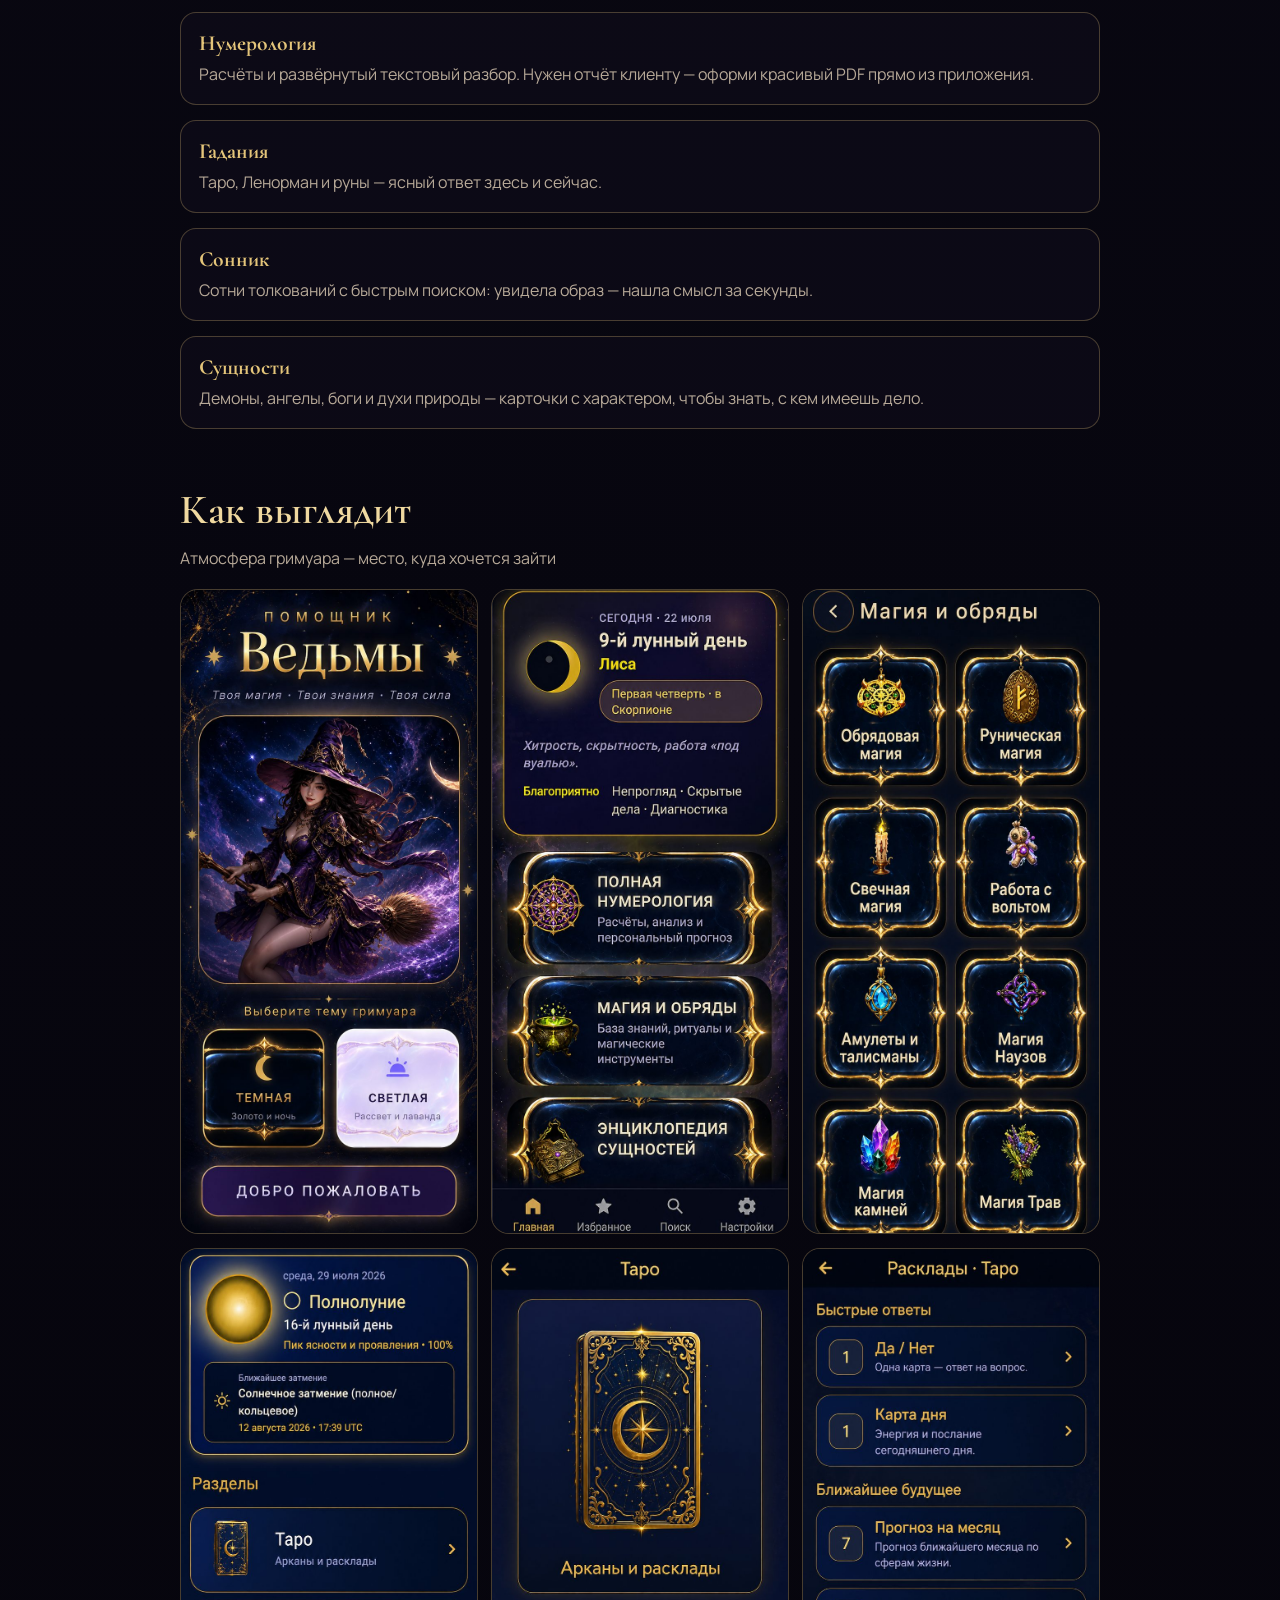
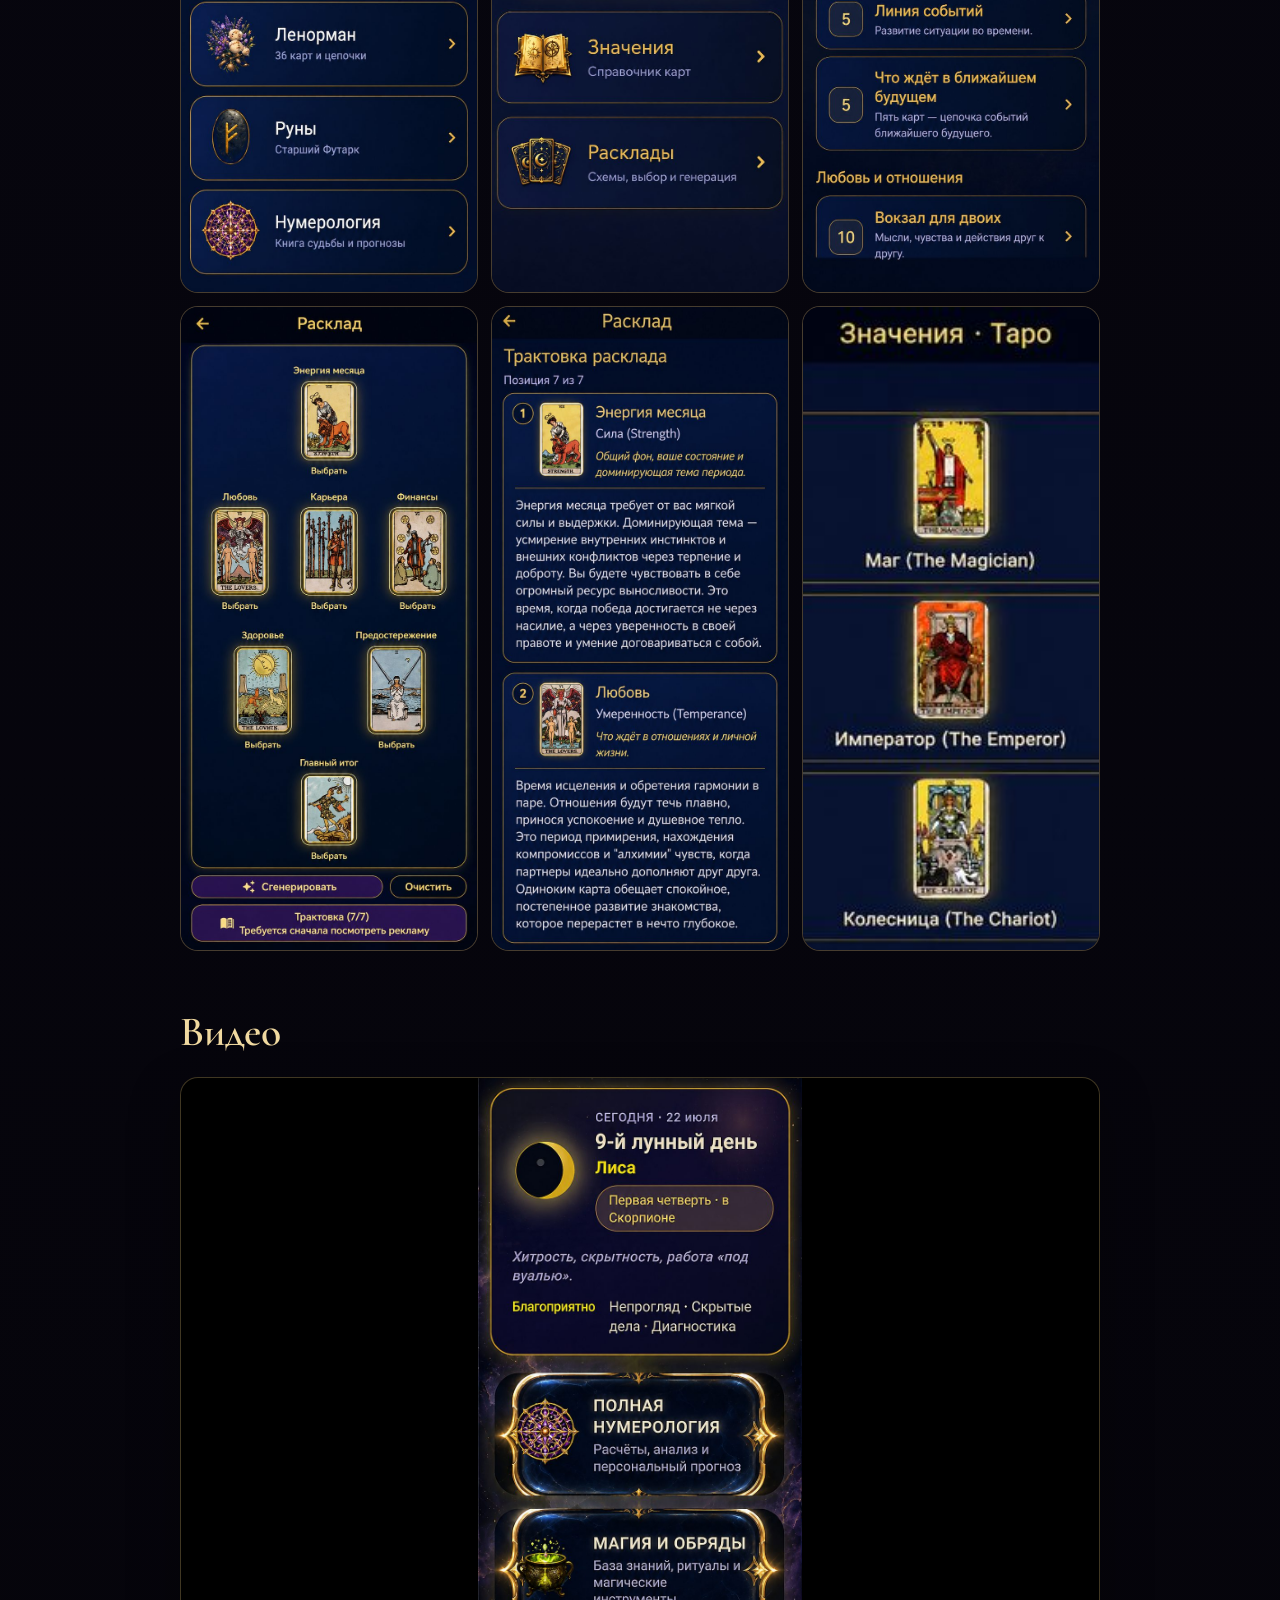
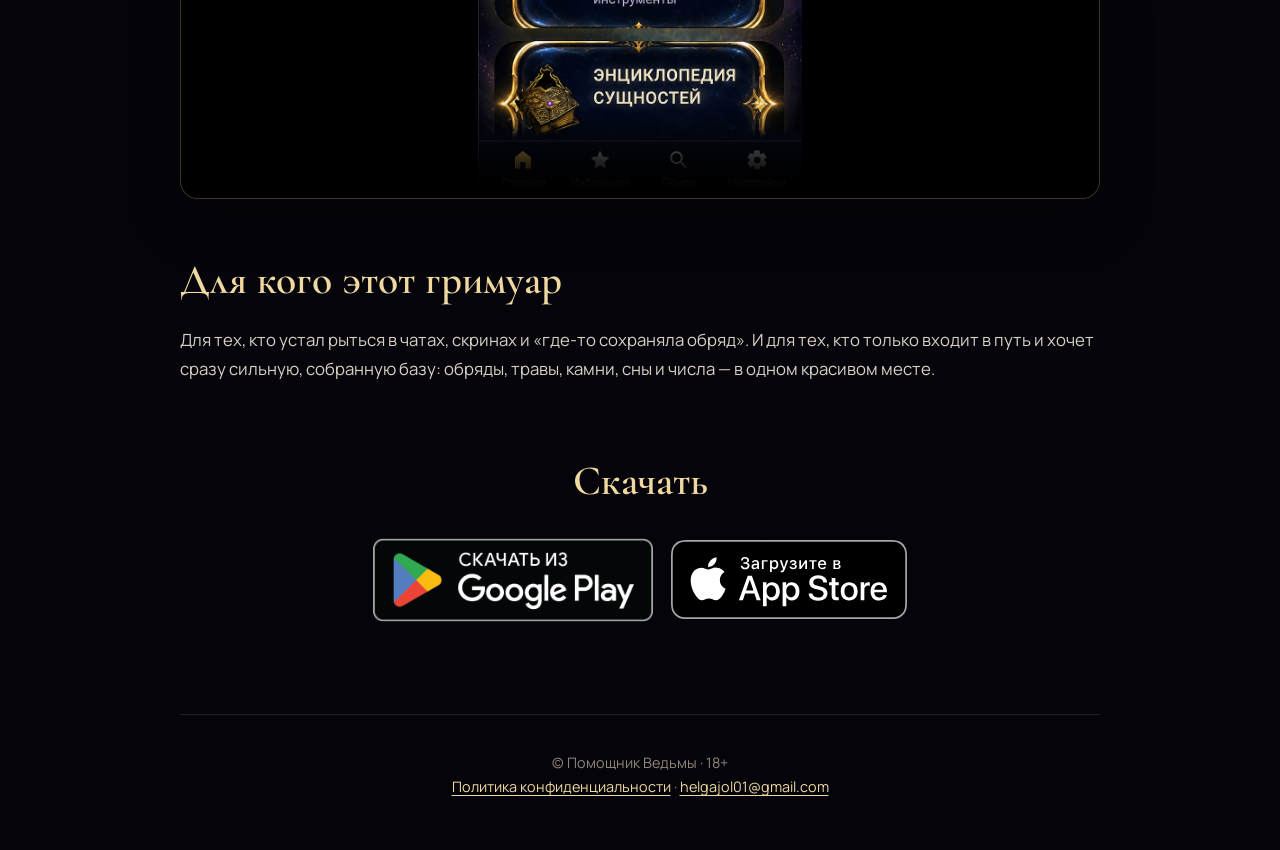
==== commit 1d0b35c7: "Count store clicks via first-party go/ redirect pages for Facebook WebView." ====
--- a/index.html
+++ b/index.html
@@ -37,9 +37,8 @@
       <div class="cta-row cta-row--stores">
         <a
           class="btn-store js-play-hit"
-          href="https://play.google.com/store/apps/details?id=ru.witchhelper.app"
-          rel="noopener noreferrer"
-          target="_blank"
+          href="go/play.html"
+          rel="noopener noreferrer"
         >
           <img
             class="btn-store__badge btn-store__badge--play"
@@ -51,9 +50,8 @@
         </a>
         <a
           class="btn-store js-appstore-hit"
-          href="https://apps.apple.com/us/app/witch-helper/id6828506257"
-          rel="noopener noreferrer"
-          target="_blank"
+          href="go/ios.html"
+          rel="noopener noreferrer"
         >
           <img
             class="btn-store__badge btn-store__badge--apple"
@@ -161,9 +159,8 @@
         <a
           id="play-store-link"
           class="btn-store btn-store--lg js-play-hit"
-          href="https://play.google.com/store/apps/details?id=ru.witchhelper.app"
-          rel="noopener noreferrer"
-          target="_blank"
+          href="go/play.html"
+          rel="noopener noreferrer"
         >
           <img
             class="btn-store__badge btn-store__badge--play"
@@ -176,9 +173,8 @@
         <a
           id="app-store-link"
           class="btn-store btn-store--lg js-appstore-hit"
-          href="https://apps.apple.com/us/app/witch-helper/id6828506257"
-          rel="noopener noreferrer"
-          target="_blank"
+          href="go/ios.html"
+          rel="noopener noreferrer"
         >
           <img
             class="btn-store__badge btn-store__badge--apple"
@@ -202,15 +198,15 @@
   </footer>
 
   <aside id="appstore-stats-badge" class="store-stats store-stats--left" aria-live="polite">
-    <span class="store-stats__label">Переходы в App Store</span>
+    <span class="store-stats__label">Клики App Store</span>
     <strong class="store-stats__value" id="appstore-stats-value">…</strong>
-    <span class="store-stats__hint">всего с запуска счётчика</span>
+    <span class="store-stats__hint">тапы «Скачать» с сайта</span>
   </aside>
 
   <aside id="play-stats-badge" class="store-stats store-stats--right" aria-live="polite">
-    <span class="store-stats__label">Переходы в Play</span>
+    <span class="store-stats__label">Клики Google Play</span>
     <strong class="store-stats__value" id="play-stats-value">…</strong>
-    <span class="store-stats__hint">всего с запуска счётчика</span>
+    <span class="store-stats__hint">тапы «Скачать» с сайта</span>
   </aside>
 
   <script src="play-click-counter.js" defer></script>
